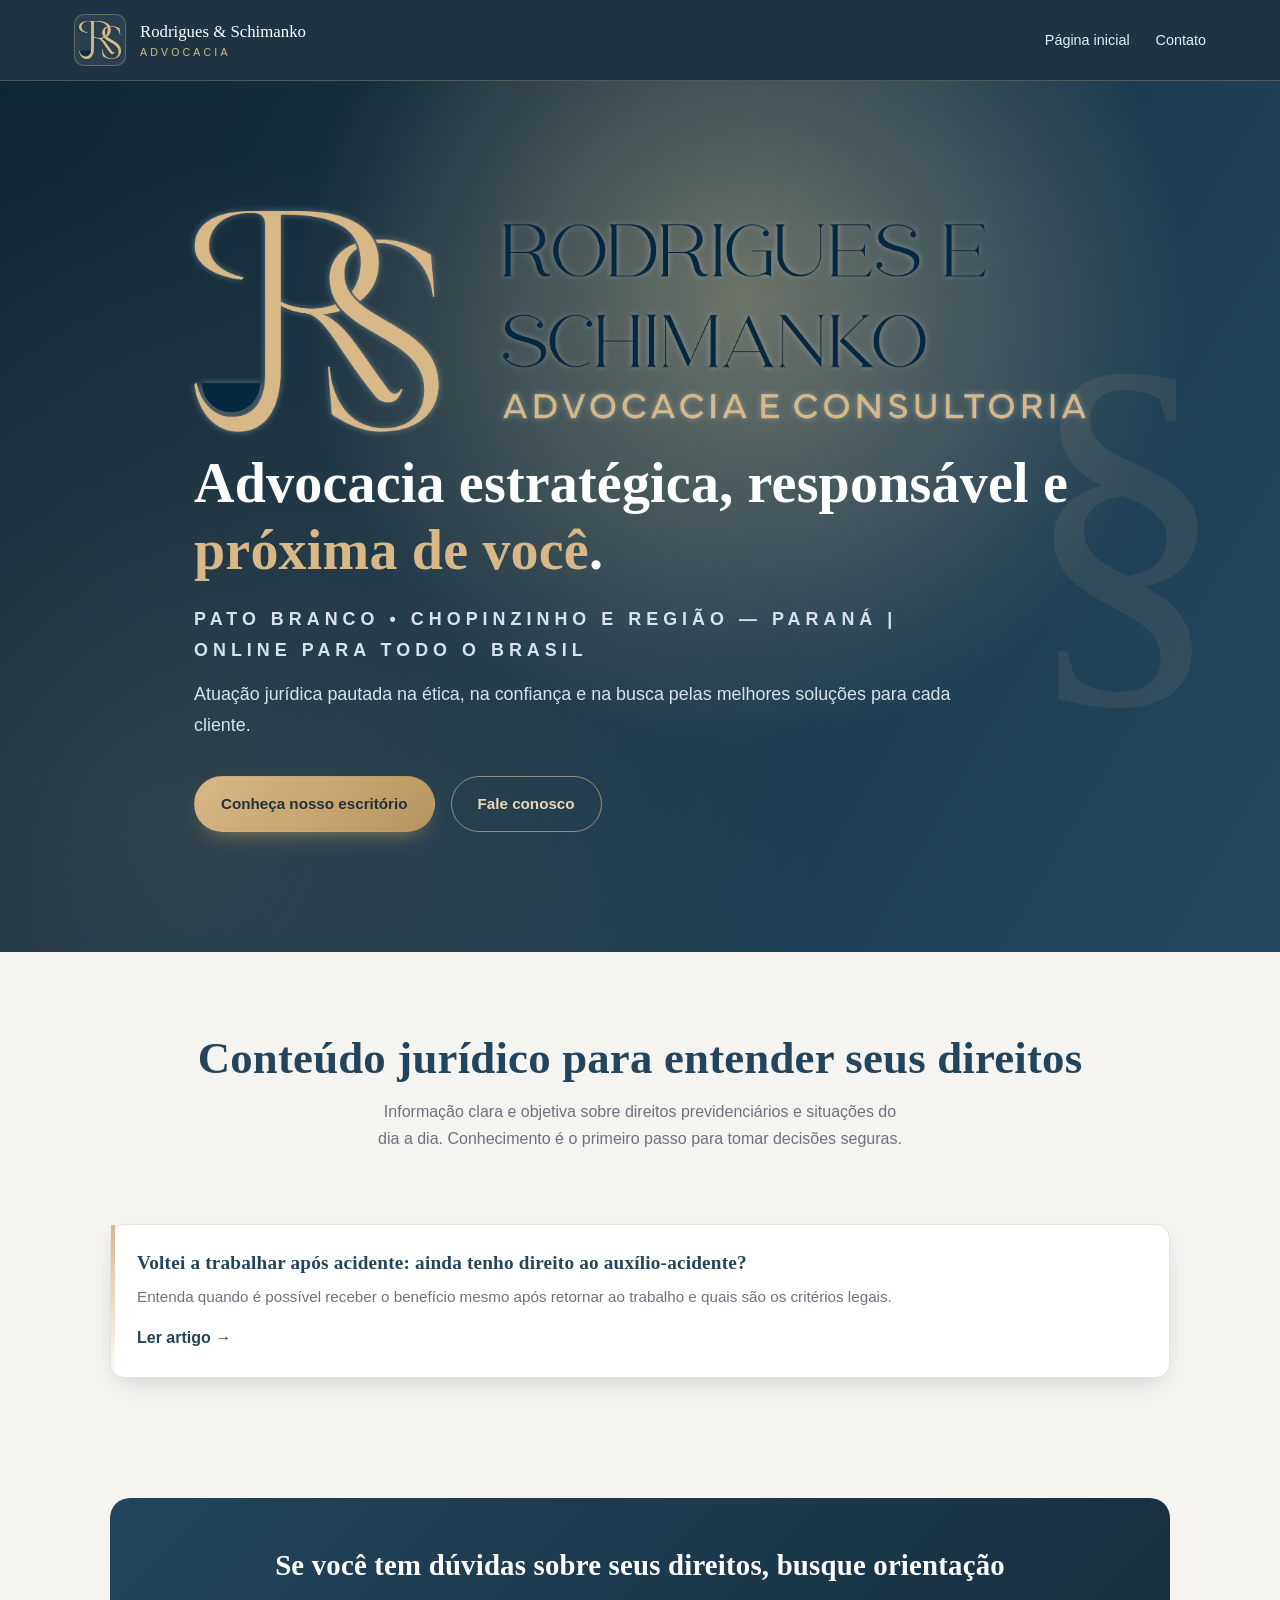
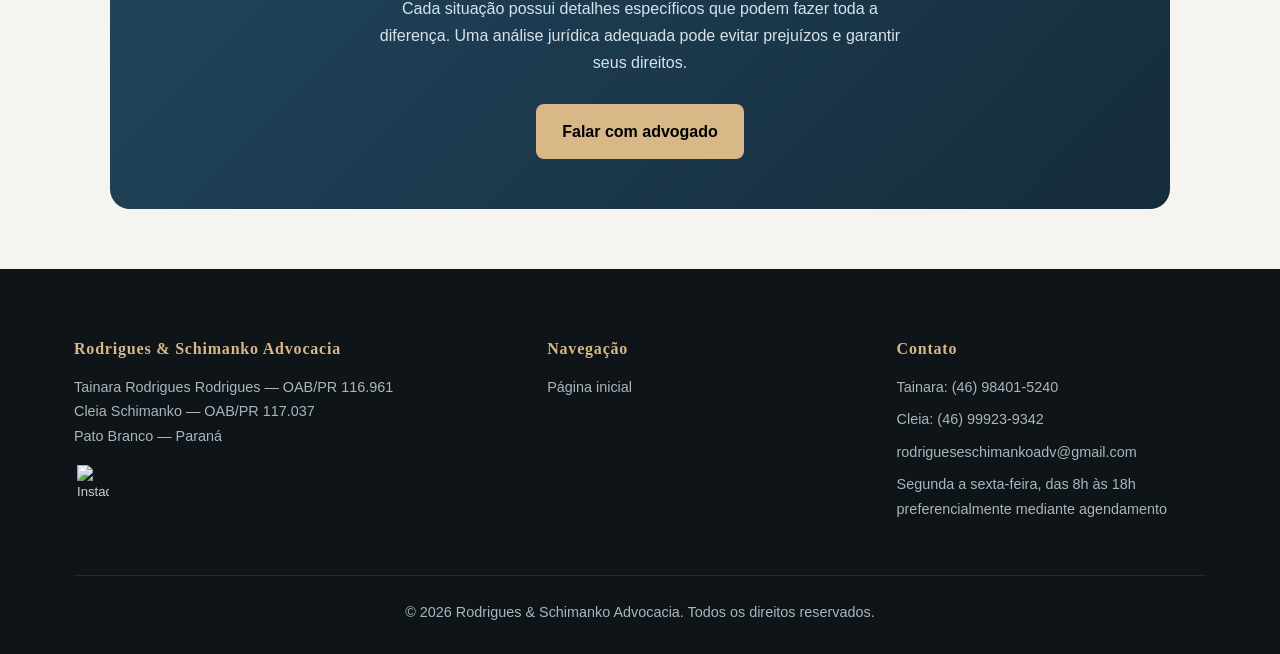
==== posts.html @ 6c7a23ba "feat: added the posts page as a content hub, added the first post about accident benefits." ====
<!DOCTYPE html>
<html lang="pt-BR">
  <head>
    <meta charset="UTF-8" />
    <meta name="viewport" content="width=device-width, initial-scale=1.0" />

    <title>Artigos Jurídicos | Rodrigues & Schimanko Advocacia</title>

    <!-- SEO -->
    <meta
      name="description"
      content="Conteúdos jurídicos sobre direito previdenciário, benefícios do INSS e direitos do trabalhador. Entenda seus direitos com clareza e segurança."
    />
    <link rel="canonical" href="https://rodrigueseschimanko.adv.br/posts.html" />

    <!-- Open Graph -->
    <meta property="og:type" content="website" />
    <meta property="og:title" content="Artigos Jurídicos | Rodrigues & Schimanko Advocacia" />
    <meta property="og:description" content="Aprenda sobre seus direitos com conteúdos jurídicos claros e objetivos." />
    <meta property="og:url" content="https://rodrigueseschimanko.adv.br/posts.html" />
    <meta property="og:image" content="https://rodrigueseschimanko.adv.br/assets/og-blog.jpg" />

    <!-- JSON-LD (IA + SEO) -->
    <script type="application/ld+json">
      {
        "@context": "https://schema.org",
        "@type": "CollectionPage",
        "name": "Artigos Jurídicos",
        "description": "Conteúdos jurídicos explicativos sobre direitos previdenciários e benefícios do INSS.",
        "url": "https://rodrigueseschimanko.adv.br/posts.html",
        "about": {
          "@type": "Thing",
          "name": "Direito Previdenciário"
        }
      }
    </script>
    <script type="application/ld+json">
      {
        "@context": "https://schema.org",
        "@type": "ItemList",
        "name": "Lista de artigos jurídicos",
        "description": "Coleção de conteúdos sobre direito previdenciário e benefícios do INSS.",
        "itemListOrder": "https://schema.org/ItemListOrderDescending",
        "numberOfItems": 1,
        "itemListElement": [
          {
            "@type": "ListItem",
            "position": 1,
            "url": "https://rodrigueseschimanko.adv.br/posts/trabalho-pos-auxilio-acidente",
            "name": "Voltei a trabalhar após acidente: ainda tenho direito ao auxílio-acidente?",
            "description": "Entenda quando é possível receber auxílio-acidente mesmo após retornar ao trabalho."
          }
        ]
      }
    </script>

    <!-- FAVICON -->
    <link rel="icon" type="image/png-icon" href="assets/logo.webp" />

    <link rel="stylesheet" href="/style/structure.css" />
    <style>
      body {
        font-family: 'Inter', sans-serif;
        background: var(--claro);
      }

      main {
        max-width: 1100px;
        margin: 0 auto;
        padding: 60px 20px;
      }

      .hero-posts {
        text-align: center;
        padding: 20px 0;
      }

      .hero-posts h1 {
        font-size: clamp(2rem, 4vw, 2.8rem);
        color: var(--azul);
      }

      .hero-posts p {
        max-width: 60ch;
        margin: 12px auto;
        color: var(--cinza);
      }

      /* GRID */
      .posts-grid {
        display: grid;
        grid-template-columns: repeat(auto-fit, minmax(320px, 1fr));
        gap: 28px;
        padding: 40px 0;
      }

      /* CARD */
      .post-card {
        background: var(--branco);
        border: 1px solid var(--cinza-claro);
        border-radius: var(--radius);
        padding: 26px;
        box-shadow: var(--sombra);
        transition: all 0.3s ease;
        position: relative;
      }

      .post-card:hover {
        transform: translateY(-6px);
        box-shadow: var(--sombra-forte);
        border-color: var(--dourado);
      }

      .post-card::before {
        content: '';
        position: absolute;
        inset: 0 auto 0 0;
        width: 4px;
        background: linear-gradient(180deg, var(--dourado), transparent);
      }

      .post-card h2 {
        color: var(--azul);
        font-size: 1.2rem;
        margin-bottom: 10px;
      }

      .post-card p {
        color: var(--cinza);
        font-size: 0.95rem;
      }

      .post-card a {
        display: inline-block;
        margin-top: 14px;
        font-weight: 600;
        color: var(--azul);
      }

      /* CTA FINAL */
      .cta-posts {
        margin-top: 80px;
        padding: 50px 30px;
        background: linear-gradient(135deg, var(--azul), var(--azul-escuro));
        border-radius: 20px;
        text-align: center;
        color: white;
      }

      .cta-posts h2 {
        font-size: 1.8rem;
      }

      .cta-posts p {
        max-width: 60ch;
        margin: 12px auto;
        color: #d7e3ea;
      }

      .cta-posts a {
        margin-top: 16px;
        display: inline-block;
        background: var(--dourado);
        color: #000;
        padding: 14px 26px;
        border-radius: 8px;
        font-weight: bold;
      }
    </style>
  </head>

  <body>
    <!-- ============ CABEÇALHO ============ -->
    <header class="header">
      <div class="header-inner">
        <a class="brand" href="/index.html">
          <img src="/assets/logo.webp" alt="Rodrigues &amp; Schimanko Advocacia" />
          <span class="brand-name">Rodrigues &amp; Schimanko<span>Advocacia</span></span>
        </a>
        <nav class="nav" aria-label="Navegação principal">
          <a href="/index.html">Página inicial</a>
          <a href="#footer">Contato</a>
        </nav>
      </div>
    </header>
    <!-- ============ HERO ============ -->
    <section class="hero" id="inicio">
      <span class="hero-glyph" aria-hidden="true">§</span>
      <div class="container hero-inner">
        <img src="/assets/front.webp" style="filter: drop-shadow(0 0 3px #fff5)" />
        <h1 class="reveal d1">Advocacia estratégica, responsável e <em>próxima de você</em>.</h1>
        <p class="eyebrow reveal">Pato Branco • Chopinzinho e região — Paraná | Online para todo o Brasil</p>
        <p class="reveal d2">Atuação jurídica pautada na ética, na confiança e na busca pelas melhores soluções para cada cliente.</p>
        <div class="hero-actions reveal d3">
          <a class="btn btn-gold" target="_blank" href="https://share.google/lxisB7lsa7VWLOY6t">Conheça nosso escritório</a>
          <a class="btn btn-ghost" href="/index.html#contato">Fale conosco</a>
        </div>
      </div>
    </section>
    <main>
      <section class="hero-posts">
        <h1>Conteúdo jurídico para entender seus direitos</h1>
        <p>
          Informação clara e objetiva sobre direitos previdenciários e situações do dia a dia. Conhecimento é o primeiro passo para tomar
          decisões seguras.
        </p>
      </section>

      <!-- POSTS -->
      <section class="posts-grid">
        <!-- POST 1 -->
        <article class="post-card">
          <h2>Voltei a trabalhar após acidente: ainda tenho direito ao auxílio-acidente?</h2>
          <p>Entenda quando é possível receber o benefício mesmo após retornar ao trabalho e quais são os critérios legais.</p>
          <a href="/posts/trabalho-pos-auxilio-acidente.html"> Ler artigo → </a>
        </article>

        <!-- FUTUROS POSTS -->
        <!-- Copiar estrutura acima -->
      </section>

      <!-- CTA FINAL -->
      <section class="cta-posts">
        <h2>Se você tem dúvidas sobre seus direitos, busque orientação</h2>
        <p>
          Cada situação possui detalhes específicos que podem fazer toda a diferença. Uma análise jurídica adequada pode evitar prejuízos e
          garantir seus direitos.
        </p>

        <a href="https://wa.me/5546984015240"> Falar com advogado </a>
      </section>
    </main>
    <!-- ============ RODAPÉ ============ -->
    <footer class="footer" id="footer">
      <div class="container">
        <div class="footer-grid">
          <div>
            <h4>Rodrigues &amp; Schimanko Advocacia</h4>
            <p>Tainara Rodrigues Rodrigues — OAB/PR 116.961</p>
            <p>Cleia Schimanko — OAB/PR 117.037</p>
            <p>Pato Branco — Paraná</p>
            <div class="social">
              <a href="https://instagram.com/rodrigueseschimankoadv" target="_blank" class="instagram-link">
                <img src="https://static.cdnlogo.com/logos/i/92/instagram.svg" alt="Instagram Profile" class="instagram-icon" />
              </a>
            </div>
          </div>
          <div>
            <h4>Navegação</h4>
            <ul>
              <li><a href="https://rodrigueseschimanko.adv.br">Página inicial</a></li>
            </ul>
          </div>
          <div>
            <h4>Contato</h4>
            <ul>
              <li><a href="https://wa.me/5546984015240">Tainara: (46) 98401-5240</a></li>
              <li><a href="https://wa.me/5546999239342">Cleia: (46) 99923-9342</a></li>
              <li><a href="mailto:rodrigueseschimankoadv@gmail.com">rodrigueseschimankoadv@gmail.com</a></li>
              <li>Segunda a sexta-feira, das 8h às 18h preferencialmente mediante agendamento</li>
            </ul>
          </div>
        </div>
        <div class="footer-bottom">
          <p>© 2026 Rodrigues &amp; Schimanko Advocacia. Todos os direitos reservados.</p>
        </div>
      </div>
    </footer>
  </body>
</html>
---- style/structure.css ----
:root {
  --azul: #22455d;
  --azul-escuro: #152c3c;
  --azul-claro: #325e7b;
  --dourado: #d8b887;
  --dourado-claro: #ecd7b3;
  --dourado-escuro: #b7955f;
  --branco: #ffffff;
  --claro: #f6f4f0;
  --cinza: #6b7280;
  --cinza-claro: #e5e2dc;
  --preto: #0e1418;
  --serif: Georgia, 'Times New Roman', serif;
  --sans: 'Segoe UI', Arial, Helvetica, sans-serif;
  --sombra: 0 10px 30px -12px rgba(34, 69, 93, 0.28);
  --sombra-forte: 0 22px 48px -18px rgba(34, 69, 93, 0.45);
  --radius: 14px;
  --max: 1180px;
}
* {
  box-sizing: border-box;
  margin: 0;
  padding: 0;
}
html {
  scroll-behavior: smooth;
  scroll-padding-top: 96px;
}
body {
  font-family: var(--sans);
  color: var(--preto);
  background: var(--branco);
  line-height: 1.7;
  -webkit-font-smoothing: antialiased;
}
img {
  max-width: 100%;
  display: block;
}
a {
  color: inherit;
  text-decoration: none;
}
.container {
  width: 100%;
  max-width: var(--max);
  margin: 0 auto;
  padding: 0 24px;
}
h1,
h2,
h3,
h4 {
  font-family: var(--serif);
  font-weight: 700;
  line-height: 1.2;
  letter-spacing: 0.2px;
}
section {
  padding: 96px 0;
}
.eyebrow {
  font-family: var(--sans);
  text-transform: uppercase;
  letter-spacing: 0.28em;
  font-size: 0.72rem;
  color: var(--dourado-escuro);
  font-weight: 700;
  margin-bottom: 14px;
}
.section-title {
  font-size: clamp(1.8rem, 3.4vw, 2.6rem);
  color: var(--azul);
}
.section-title.light {
  color: var(--branco);
}
.rule {
  width: 64px;
  height: 3px;
  background: linear-gradient(90deg, var(--dourado), transparent);
  margin: 18px 0 28px;
  border-radius: 2px;
}
.rule.center {
  margin-left: auto;
  margin-right: auto;
  background: linear-gradient(90deg, transparent, var(--dourado), transparent);
}
.center {
  text-align: center;
}
.lead {
  color: var(--cinza);
  font-size: 1.05rem;
  max-width: 70ch;
}
.center .lead {
  margin: 0 auto;
}

/* ============ BOTÕES ============ */
.btn {
  display: inline-flex;
  align-items: center;
  gap: 10px;
  padding: 14px 26px;
  border-radius: 999px;
  font-weight: 600;
  font-size: 0.95rem;
  border: 1.5px solid transparent;
  cursor: pointer;
  transition: transform 0.3s ease, box-shadow 0.3s ease, background-color 0.3s ease, color 0.3s ease, border-color 0.3s ease;
}
.btn:focus-visible {
  outline: 3px solid var(--dourado);
  outline-offset: 3px;
}
.btn-gold {
  background: linear-gradient(135deg, var(--dourado), var(--dourado-escuro));
  color: #20303c;
  box-shadow: 0 10px 24px -12px rgba(183, 149, 95, 0.9);
}
.btn-gold:hover {
  transform: translateY(-3px);
  box-shadow: 0 18px 34px -14px rgba(183, 149, 95, 1);
}
.btn-gold:active {
  transform: translateY(-1px);
}
.btn-ghost {
  border-color: rgba(216, 184, 135, 0.65);
  color: var(--dourado-claro);
}
.btn-ghost:hover {
  background: rgba(216, 184, 135, 0.14);
  transform: translateY(-3px);
  color: var(--branco);
}
.btn-blue {
  background: var(--azul);
  color: var(--branco);
}
.btn-blue:hover {
  background: var(--azul-claro);
  transform: translateY(-3px);
  box-shadow: var(--sombra);
}
.btn-outline {
  border-color: var(--azul);
  color: var(--azul);
}
.btn-outline:hover {
  background: var(--azul);
  color: var(--branco);
  transform: translateY(-3px);
}

/* ============ CABEÇALHO ============ */
.header {
  position: sticky;
  top: 0;
  z-index: 50;
  background: rgba(21, 44, 60, 0.96);
  border-bottom: 1px solid rgba(216, 184, 135, 0.28);
  backdrop-filter: blur(8px);
}
.header-inner {
  display: flex;
  align-items: center;
  justify-content: space-between;
  gap: 24px;
  padding: 14px 24px;
  max-width: var(--max);
  margin: 0 auto;
}
.brand {
  display: flex;
  align-items: center;
  gap: 14px;
  min-width: 0;
}
.brand img {
  width: 52px;
  height: 52px;
  object-fit: contain;
  border-radius: 10px;
  background: rgba(255, 255, 255, 0.06);
  padding: 4px;
  border: 1px solid rgba(216, 184, 135, 0.35);
}
.brand-name {
  font-family: var(--serif);
  color: var(--branco);
  font-size: 1.05rem;
  line-height: 1.15;
}
.brand-name span {
  display: block;
  font-family: var(--sans);
  font-size: 0.66rem;
  letter-spacing: 0.3em;
  text-transform: uppercase;
  color: var(--dourado);
  margin-top: 4px;
}
.nav {
  display: flex;
  flex-wrap: wrap;
  gap: 26px;
}
.nav a {
  position: relative;
  color: #e9eef2;
  font-size: 0.9rem;
  padding: 6px 0;
  transition: color 0.3s ease;
}
.nav a::after {
  content: '';
  position: absolute;
  left: 0;
  bottom: 0;
  height: 2px;
  width: 0;
  background: var(--dourado);
  transition: width 0.35s ease;
}
.nav a:hover,
.nav a:focus-visible {
  color: var(--dourado-claro);
}
.nav a:hover::after,
.nav a:focus-visible::after {
  width: 100%;
}

/* ============ HERO ============ */
.hero {
  position: relative;
  overflow: hidden;
  padding: 130px 0 120px;
  background: linear-gradient(120deg, #0f2634, #22455d 45%, #2d5a78 100%);
  background-size: 200% 200%;
  animation: gradiente 18s ease infinite;
}
@keyframes gradiente {
  0%,
  100% {
    background-position: 0% 50%;
  }
  50% {
    background-position: 100% 50%;
  }
}
.hero::before {
  content: '';
  position: absolute;
  inset: 0;
  background: radial-gradient(circle at 58% 25%, rgba(226, 200, 148, 0.42), transparent 45%),
    radial-gradient(circle at 12% 85%, rgba(216, 184, 135, 0.12), transparent 50%);
}
.hero-glyph {
  position: absolute;
  right: 4%;
  top: 50%;
  transform: translateY(-50%);
  font-size: 26rem;
  line-height: 1;
  color: rgba(216, 184, 135, 0.09);
  font-family: var(--serif);
  user-select: none;
  pointer-events: none;
}
.hero-inner {
  position: relative;
  max-width: 940px;
}
.hero h1 {
  color: var(--branco);
  font-size: clamp(2.1rem, 5vw, 3.5rem);
  margin: 18px 0 20px;
}
.hero h1 em {
  font-style: normal;
  color: var(--dourado);
}
.hero p {
  color: #d7e3ea;
  font-size: 1.12rem;
  max-width: 80ch;
}
.hero-actions {
  display: flex;
  flex-wrap: wrap;
  gap: 16px;
  margin-top: 36px;
}
.hero-badges {
  display: flex;
  flex-wrap: wrap;
  gap: 28px;
  margin-top: 52px;
  padding-top: 26px;
  border-top: 1px solid rgba(216, 184, 135, 0.25);
}
.hero-badges div {
  color: #cfdde5;
  font-size: 0.85rem;
  letter-spacing: 0.06em;
}
.hero-badges strong {
  display: block;
  font-family: var(--serif);
  color: var(--dourado);
  font-size: 1.25rem;
}

/* ============ ANIMAÇÕES DE ENTRADA ============ */
.reveal {
  animation: surgir 0.9s cubic-bezier(0.22, 0.7, 0.3, 1) both;
}
@keyframes surgir {
  from {
    opacity: 0;
    transform: translateY(26px);
  }
  to {
    opacity: 1;
    transform: none;
  }
}
.d1 {
  animation-delay: 0.1s;
}
.d2 {
  animation-delay: 0.22s;
}
.d3 {
  animation-delay: 0.34s;
}
.d4 {
  animation-delay: 0.46s;
}

/*FOOTER*/
.footer {
  background: var(--preto);
  color: #c8d2d8;
  padding: 70px 0 30px;
}
.footer-grid {
  display: grid;
  grid-template-columns: 1.4fr 1fr 1fr;
  gap: 40px;
}
.footer h4 {
  color: var(--dourado);
  font-size: 1rem;
  margin-bottom: 16px;
  letter-spacing: 0.05em;
}
.footer p,
.footer li {
  font-size: 0.9rem;
  color: #a9b6bd;
}
.footer ul {
  list-style: none;
}
.footer li {
  margin-bottom: 8px;
}
.footer a {
  transition: color 0.3s ease, padding-left 0.3s ease;
}
.footer a:hover {
  color: var(--dourado-claro);
  padding-left: 4px;
}
.social {
  display: flex;
  gap: 10px;
  margin-top: 14px;
}
.social a {
  width: 38px;
  height: 38px;
  display: grid;
  place-items: center;
  font-size: 0.82rem;
  transition: transform 0.3s ease;
}
.social a:hover {
  transform: translateY(-3px);
  padding-left: 0;
}
.footer-bottom {
  margin-top: 46px;
  padding-top: 24px;
  border-top: 1px solid rgba(255, 255, 255, 0.09);
  font-size: 0.82rem;
  color: #8b979e;
  text-align: center;
}
.footer-bottom p + p {
  margin-top: 8px;
}
.instagram-icon {
  width: 32px; /* Adjust sizes as needed */
  height: 32px;
  display: inline-block;
  vertical-align: middle;
  transition: transform 0.2s ease;
}

/* Optional hover state to match brand standards */
.instagram-icon:hover {
  transform: scale(1.05);
}

/* RESPONSIVENESS */
@media (max-width: 980px) {
  .sobre-grid,
  .contato-grid,
  .esc-grid,
  .adv-grid {
    grid-template-columns: 1fr;
  }
  .footer-grid {
    grid-template-columns: 1fr 1fr;
  }
  .hero-glyph {
    display: none;
  }
}
@media (max-width: 680px) {
  section {
    padding: 68px 0;
  }
  .container {
    padding: 0 18px;
  }
  .header-inner {
    flex-direction: column;
    align-items: flex-start;
    gap: 12px;
    padding: 14px 18px;
  }
  .nav {
    gap: 14px 18px;
  }
  .nav a {
    font-size: 0.84rem;
  }
  .hero {
    padding: 88px 0 76px;
  }
  .hero p {
    font-size: 1rem;
  }
  .hero-actions {
    flex-direction: column;
    align-items: stretch;
  }
  .btn {
    justify-content: center;
    width: 100%;
  }
  .hero-badges {
    gap: 18px;
  }
  .linha {
    grid-template-columns: 1fr;
  }
  .form,
  .sobre-card,
  .esc-card {
    padding: 24px;
  }
  .footer-grid {
    grid-template-columns: 1fr;
  }
  .cta-box {
    padding: 44px 22px;
  }
}

/* ============ ACESSIBILIDADE / MOVIMENTO REDUZIDO ============ */
@media (prefers-reduced-motion: reduce) {
  *,
  *::before,
  *::after {
    animation: none !important;
    transition: none !important;
    scroll-behavior: auto !important;
  }
}
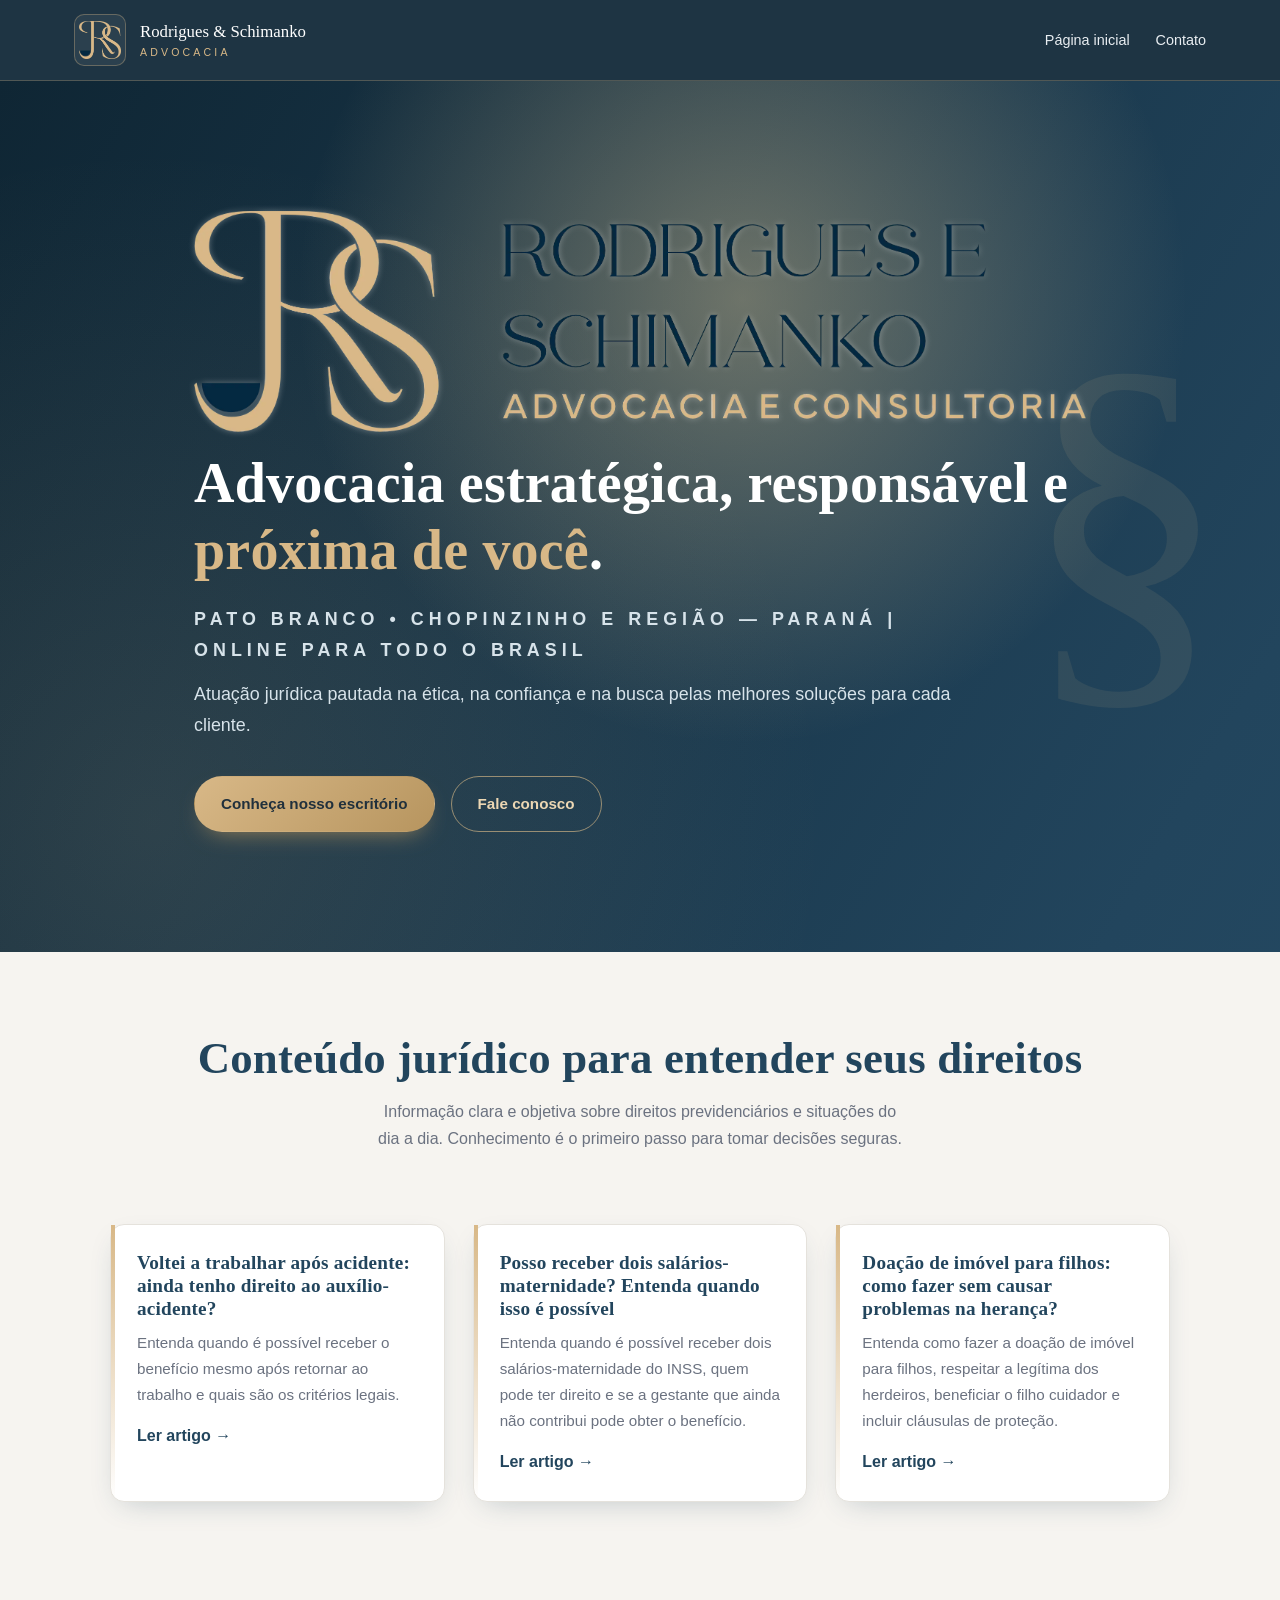
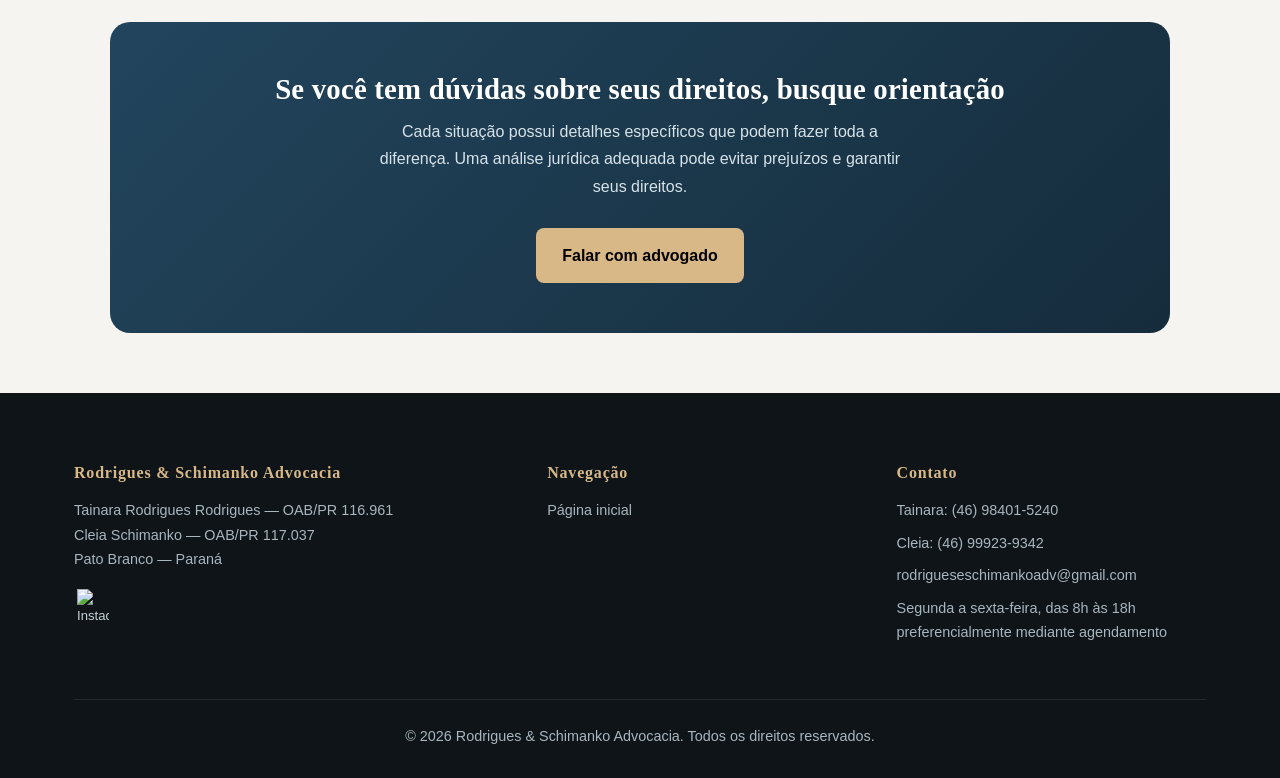
==== commit 80560f24: "feat: added two new posts, one about maternity salaries, and another about donating properties to yo" ====
--- a/posts.html
+++ b/posts.html
@@ -41,7 +41,7 @@
         "name": "Lista de artigos jurídicos",
         "description": "Coleção de conteúdos sobre direito previdenciário e benefícios do INSS.",
         "itemListOrder": "https://schema.org/ItemListOrderDescending",
-        "numberOfItems": 1,
+        "numberOfItems": 3,
         "itemListElement": [
           {
             "@type": "ListItem",
@@ -49,6 +49,20 @@
             "url": "https://rodrigueseschimanko.adv.br/posts/trabalho-pos-auxilio-acidente",
             "name": "Voltei a trabalhar após acidente: ainda tenho direito ao auxílio-acidente?",
             "description": "Entenda quando é possível receber auxílio-acidente mesmo após retornar ao trabalho."
+          },
+          {
+            "@type": "ListItem",
+            "position": 2,
+            "url": "https://rodrigueseschimanko.adv.br/posts/receber-dois-salarios-maternidade",
+            "name": "Posso receber dois salários-maternidade? Entenda quando isso é possível",
+            "description": "Entenda quando é possível receber dois salários-maternidade do INSS, quem pode ter direito e se a gestante que ainda não contribui pode obter o benefício."
+          },
+          {
+            "@type": "ListItem",
+            "position": 3,
+            "url": "https://rodrigueseschimanko.adv.br/posts/doacao-de-imoveis-para-filhos",
+            "name": "Doação de imóvel para filhos: como fazer sem causar problemas na herança?",
+            "description": "Entenda como fazer a doação de imóvel para filhos, respeitar a legítima dos herdeiros, beneficiar o filho cuidador e incluir cláusulas de proteção."
           }
         ]
       }
@@ -213,6 +227,24 @@
           <h2>Voltei a trabalhar após acidente: ainda tenho direito ao auxílio-acidente?</h2>
           <p>Entenda quando é possível receber o benefício mesmo após retornar ao trabalho e quais são os critérios legais.</p>
           <a href="/posts/trabalho-pos-auxilio-acidente.html"> Ler artigo → </a>
+        </article>
+
+        <article class="post-card">
+          <h2>Posso receber dois salários-maternidade? Entenda quando isso é possível</h2>
+          <p>
+            Entenda quando é possível receber dois salários-maternidade do INSS, quem pode ter direito e se a gestante que ainda não
+            contribui pode obter o benefício.
+          </p>
+          <a href="/posts/trabalho-pos-auxilio-acidente.html"> Ler artigo → </a>
+        </article>
+
+        <article class="post-card">
+          <h2>Doação de imóvel para filhos: como fazer sem causar problemas na herança?</h2>
+          <p>
+            Entenda como fazer a doação de imóvel para filhos, respeitar a legítima dos herdeiros, beneficiar o filho cuidador e incluir
+            cláusulas de proteção.
+          </p>
+          <a href="/posts/doacao-de-imoveis-para-filhos.html"> Ler artigo → </a>
         </article>
 
         <!-- FUTUROS POSTS -->
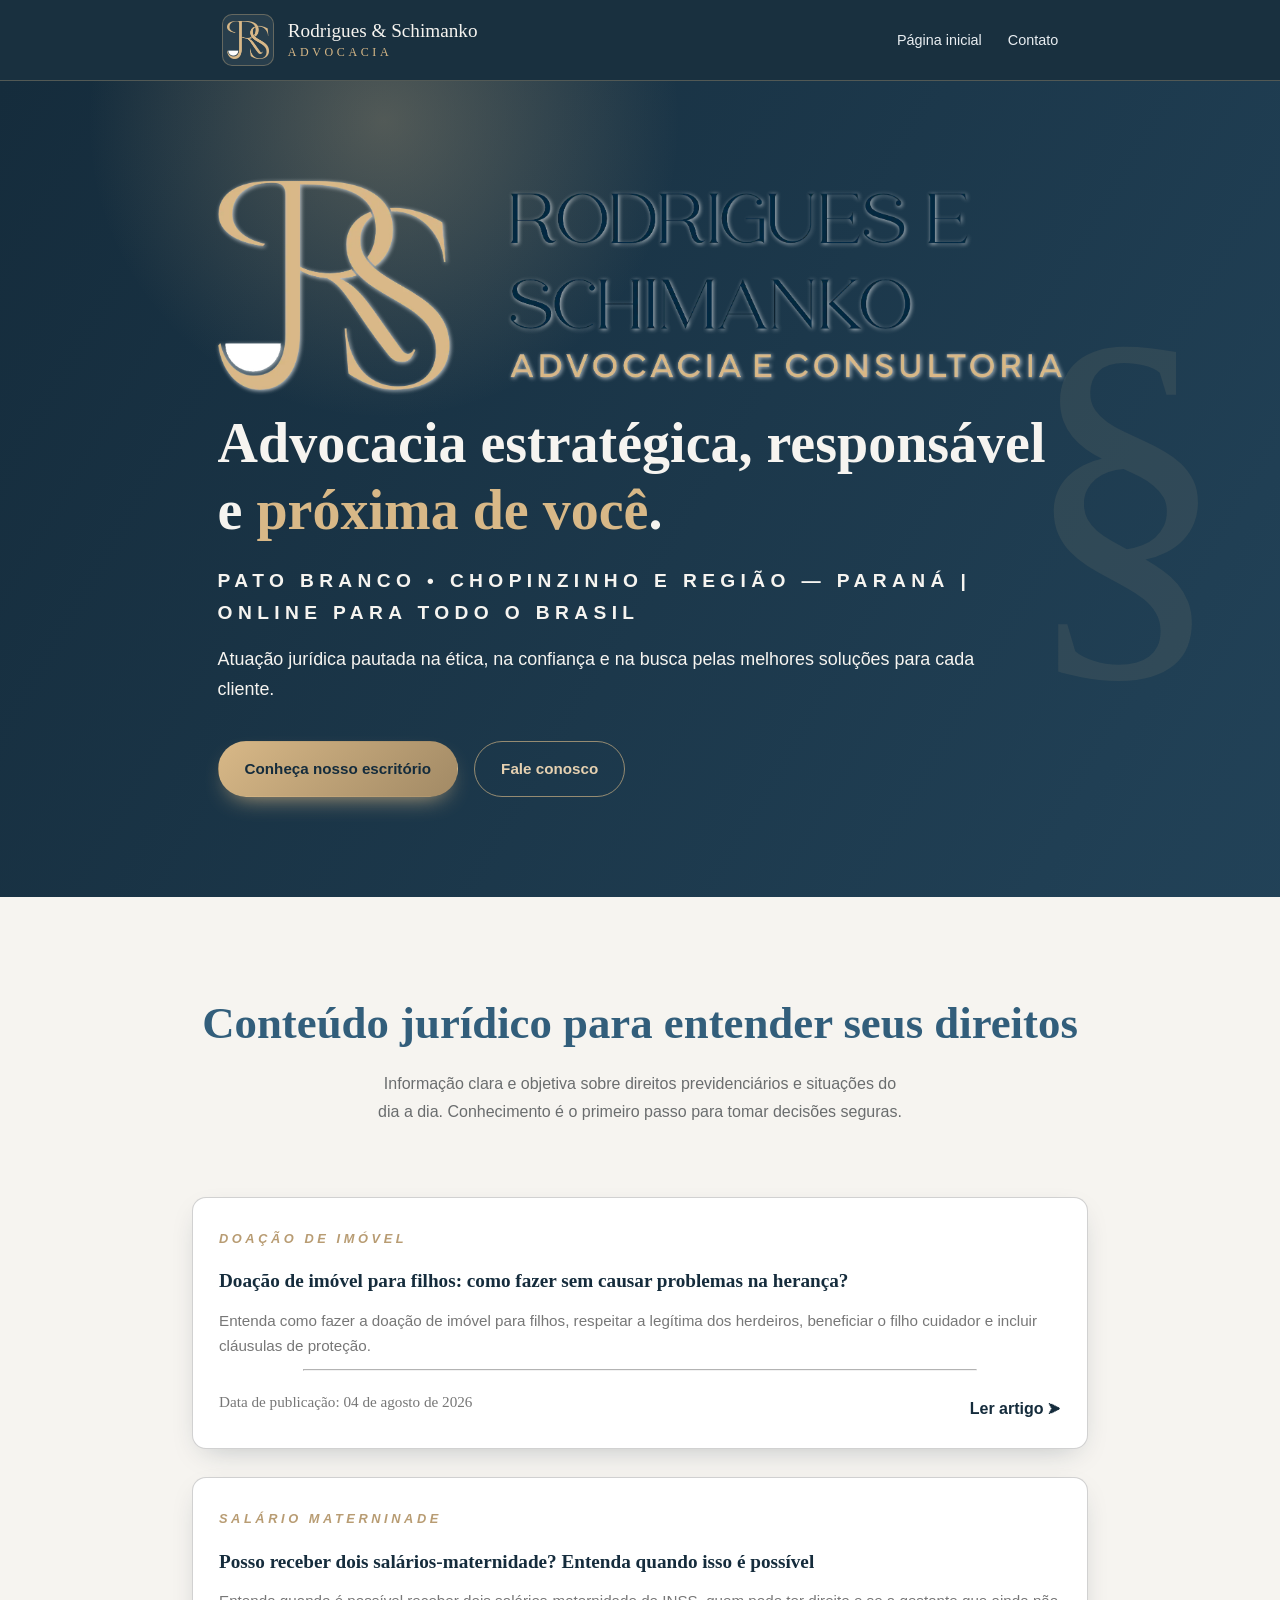
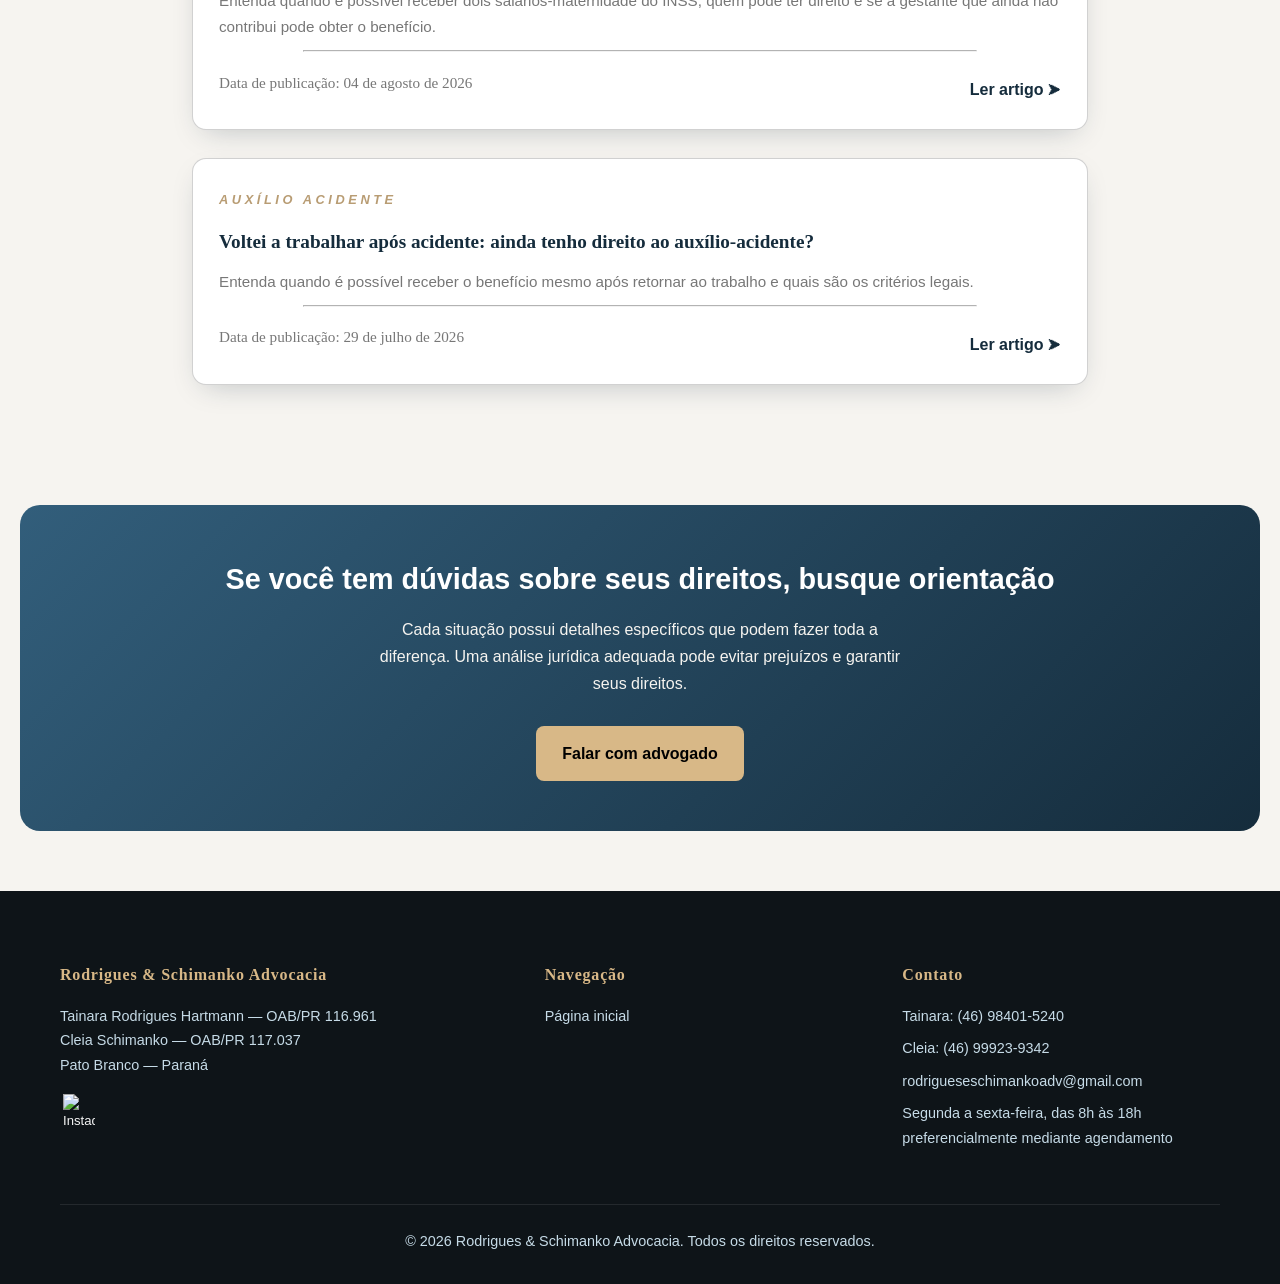
==== commit dbf20081: "refactor: refactored the styling of all pages for easier reproduction; style: changed the styling of" ====
--- a/posts.html
+++ b/posts.html
@@ -71,148 +71,36 @@
     <!-- FAVICON -->
     <link rel="icon" type="image/png-icon" href="assets/logo.webp" />
 
-    <link rel="stylesheet" href="/style/structure.css" />
-    <style>
-      body {
-        font-family: 'Inter', sans-serif;
-        background: var(--claro);
-      }
-
-      main {
-        max-width: 1100px;
-        margin: 0 auto;
-        padding: 60px 20px;
-      }
-
-      .hero-posts {
-        text-align: center;
-        padding: 20px 0;
-      }
-
-      .hero-posts h1 {
-        font-size: clamp(2rem, 4vw, 2.8rem);
-        color: var(--azul);
-      }
-
-      .hero-posts p {
-        max-width: 60ch;
-        margin: 12px auto;
-        color: var(--cinza);
-      }
-
-      /* GRID */
-      .posts-grid {
-        display: grid;
-        grid-template-columns: repeat(auto-fit, minmax(320px, 1fr));
-        gap: 28px;
-        padding: 40px 0;
-      }
-
-      /* CARD */
-      .post-card {
-        background: var(--branco);
-        border: 1px solid var(--cinza-claro);
-        border-radius: var(--radius);
-        padding: 26px;
-        box-shadow: var(--sombra);
-        transition: all 0.3s ease;
-        position: relative;
-      }
-
-      .post-card:hover {
-        transform: translateY(-6px);
-        box-shadow: var(--sombra-forte);
-        border-color: var(--dourado);
-      }
-
-      .post-card::before {
-        content: '';
-        position: absolute;
-        inset: 0 auto 0 0;
-        width: 4px;
-        background: linear-gradient(180deg, var(--dourado), transparent);
-      }
-
-      .post-card h2 {
-        color: var(--azul);
-        font-size: 1.2rem;
-        margin-bottom: 10px;
-      }
-
-      .post-card p {
-        color: var(--cinza);
-        font-size: 0.95rem;
-      }
-
-      .post-card a {
-        display: inline-block;
-        margin-top: 14px;
-        font-weight: 600;
-        color: var(--azul);
-      }
-
-      /* CTA FINAL */
-      .cta-posts {
-        margin-top: 80px;
-        padding: 50px 30px;
-        background: linear-gradient(135deg, var(--azul), var(--azul-escuro));
-        border-radius: 20px;
-        text-align: center;
-        color: white;
-      }
-
-      .cta-posts h2 {
-        font-size: 1.8rem;
-      }
-
-      .cta-posts p {
-        max-width: 60ch;
-        margin: 12px auto;
-        color: #d7e3ea;
-      }
-
-      .cta-posts a {
-        margin-top: 16px;
-        display: inline-block;
-        background: var(--dourado);
-        color: #000;
-        padding: 14px 26px;
-        border-radius: 8px;
-        font-weight: bold;
-      }
-    </style>
+    <link rel="stylesheet" href="/style/general.css" />
+    <link rel="stylesheet" href="/style/posts.css" />
   </head>
 
   <body>
     <!-- ============ CABEÇALHO ============ -->
     <header class="header">
-      <div class="header-inner">
-        <a class="brand" href="/index.html">
-          <img src="/assets/logo.webp" alt="Rodrigues &amp; Schimanko Advocacia" />
-          <span class="brand-name">Rodrigues &amp; Schimanko<span>Advocacia</span></span>
-        </a>
-        <nav class="nav" aria-label="Navegação principal">
-          <a href="/index.html">Página inicial</a>
-          <a href="#footer">Contato</a>
-        </nav>
-      </div>
+      <a class="brand" href="/index.html">
+        <img src="/assets/logo.webp" alt="Rodrigues &amp; Schimanko Advocacia" />
+        <span class="brand-name">Rodrigues &amp; Schimanko<span>Advocacia</span></span>
+      </a>
+      <nav class="nav" aria-label="Navegação principal">
+        <a href="/index.html">Página inicial</a>
+        <a href="#footer">Contato</a>
+      </nav>
     </header>
     <!-- ============ HERO ============ -->
     <section class="hero" id="inicio">
       <span class="hero-glyph" aria-hidden="true">§</span>
-      <div class="container hero-inner">
-        <img src="/assets/front.webp" style="filter: drop-shadow(0 0 3px #fff5)" />
-        <h1 class="reveal d1">Advocacia estratégica, responsável e <em>próxima de você</em>.</h1>
-        <p class="eyebrow reveal">Pato Branco • Chopinzinho e região — Paraná | Online para todo o Brasil</p>
-        <p class="reveal d2">Atuação jurídica pautada na ética, na confiança e na busca pelas melhores soluções para cada cliente.</p>
-        <div class="hero-actions reveal d3">
-          <a class="btn btn-gold" target="_blank" href="https://share.google/lxisB7lsa7VWLOY6t">Conheça nosso escritório</a>
-          <a class="btn btn-ghost" href="/index.html#contato">Fale conosco</a>
-        </div>
+      <img src="/assets/front.webp" />
+      <h1 class="reveal d1">Advocacia estratégica, responsável e <em>próxima de você</em>.</h1>
+      <p class="eyebrow reveal">Pato Branco • Chopinzinho e região — Paraná | Online para todo o Brasil</p>
+      <p class="reveal d2">Atuação jurídica pautada na ética, na confiança e na busca pelas melhores soluções para cada cliente.</p>
+      <div class="hero-actions reveal d3">
+        <a class="btn filled" target="_blank" href="https://share.google/lxisB7lsa7VWLOY6t">Conheça nosso escritório</a>
+        <a class="btn hollow" href="/index.html#contato">Fale conosco</a>
       </div>
     </section>
     <main>
-      <section class="hero-posts">
+      <section class="introduction">
         <h1>Conteúdo jurídico para entender seus direitos</h1>
         <p>
           Informação clara e objetiva sobre direitos previdenciários e situações do dia a dia. Conhecimento é o primeiro passo para tomar
@@ -221,30 +109,55 @@
       </section>
 
       <!-- POSTS -->
-      <section class="posts-grid">
+      <section class="post-list">
         <!-- POST 1 -->
         <article class="post-card">
-          <h2>Voltei a trabalhar após acidente: ainda tenho direito ao auxílio-acidente?</h2>
+          <em class="eyebrow">auxílio acidente</em>
+          <h2 href="/posts/trabalho-pos-auxilio-acidente.html">
+            <a> Voltei a trabalhar após acidente: ainda tenho direito ao auxílio-acidente? </a>
+          </h2>
           <p>Entenda quando é possível receber o benefício mesmo após retornar ao trabalho e quais são os critérios legais.</p>
-          <a href="/posts/trabalho-pos-auxilio-acidente.html"> Ler artigo → </a>
+          <hr style="color: var(--primary); margin: 10px auto; opacity: 0.75; width: 80%" />
+          <div style="display: flex; align-items: center; justify-content: space-between">
+            <p style="font-family: var(--font1)">Data de publicação: 29 de julho de 2026</p>
+            <a class="read-link" href="/posts/trabalho-pos-auxilio-acidente.html"> Ler artigo <span> ⮞ </span> </a>
+          </div>
         </article>
 
         <article class="post-card">
-          <h2>Posso receber dois salários-maternidade? Entenda quando isso é possível</h2>
+          <em class="eyebrow">salário materninade</em>
+          <h2>
+            <a href="/posts/receber-dois-salarios-maternidade.html">
+              Posso receber dois salários-maternidade? Entenda quando isso é possível
+            </a>
+          </h2>
           <p>
             Entenda quando é possível receber dois salários-maternidade do INSS, quem pode ter direito e se a gestante que ainda não
             contribui pode obter o benefício.
           </p>
-          <a href="/posts/trabalho-pos-auxilio-acidente.html"> Ler artigo → </a>
+          <hr style="color: var(--primary); margin: 10px auto; opacity: 0.75; width: 80%" />
+          <div style="display: flex; align-items: center; justify-content: space-between">
+            <p style="font-family: var(--font1)">Data de publicação: 04 de agosto de 2026</p>
+            <a class="read-link" href="/posts/receber-dois-salarios-maternidade.html"> Ler artigo <span> ⮞ </span> </a>
+          </div>
         </article>
 
         <article class="post-card">
-          <h2>Doação de imóvel para filhos: como fazer sem causar problemas na herança?</h2>
+          <em class="eyebrow">doação de imóvel</em>
+          <h2>
+            <a href="/posts/doacao-de-imoveis-para-filhos.html">
+              Doação de imóvel para filhos: como fazer sem causar problemas na herança?
+            </a>
+          </h2>
           <p>
             Entenda como fazer a doação de imóvel para filhos, respeitar a legítima dos herdeiros, beneficiar o filho cuidador e incluir
             cláusulas de proteção.
           </p>
-          <a href="/posts/doacao-de-imoveis-para-filhos.html"> Ler artigo → </a>
+          <hr style="color: var(--primary); margin: 10px auto; opacity: 0.75; width: 80%" />
+          <div style="display: flex; align-items: center; justify-content: space-between">
+            <p style="font-family: var(--font1)">Data de publicação: 04 de agosto de 2026</p>
+            <a class="read-link" href="/posts/doacao-de-imoveis-para-filhos.html"> Ler artigo <span> ⮞ </span> </a>
+          </div>
         </article>
 
         <!-- FUTUROS POSTS -->
@@ -259,43 +172,41 @@
           garantir seus direitos.
         </p>
 
-        <a href="https://wa.me/5546984015240"> Falar com advogado </a>
+        <a href="https://wa.me/5546984015240" target="_blank"> Falar com advogado </a>
       </section>
     </main>
     <!-- ============ RODAPÉ ============ -->
     <footer class="footer" id="footer">
-      <div class="container">
-        <div class="footer-grid">
-          <div>
-            <h4>Rodrigues &amp; Schimanko Advocacia</h4>
-            <p>Tainara Rodrigues Rodrigues — OAB/PR 116.961</p>
-            <p>Cleia Schimanko — OAB/PR 117.037</p>
-            <p>Pato Branco — Paraná</p>
-            <div class="social">
-              <a href="https://instagram.com/rodrigueseschimankoadv" target="_blank" class="instagram-link">
-                <img src="https://static.cdnlogo.com/logos/i/92/instagram.svg" alt="Instagram Profile" class="instagram-icon" />
-              </a>
-            </div>
-          </div>
-          <div>
-            <h4>Navegação</h4>
-            <ul>
-              <li><a href="https://rodrigueseschimanko.adv.br">Página inicial</a></li>
-            </ul>
-          </div>
-          <div>
-            <h4>Contato</h4>
-            <ul>
-              <li><a href="https://wa.me/5546984015240">Tainara: (46) 98401-5240</a></li>
-              <li><a href="https://wa.me/5546999239342">Cleia: (46) 99923-9342</a></li>
-              <li><a href="mailto:rodrigueseschimankoadv@gmail.com">rodrigueseschimankoadv@gmail.com</a></li>
-              <li>Segunda a sexta-feira, das 8h às 18h preferencialmente mediante agendamento</li>
-            </ul>
+      <div class="footer-grid">
+        <div>
+          <h4>Rodrigues &amp; Schimanko Advocacia</h4>
+          <p>Tainara Rodrigues Hartmann — OAB/PR 116.961</p>
+          <p>Cleia Schimanko — OAB/PR 117.037</p>
+          <p>Pato Branco — Paraná</p>
+          <div class="social">
+            <a href="https://instagram.com/rodrigueseschimankoadv" target="_blank" class="instagram-link">
+              <img src="https://static.cdnlogo.com/logos/i/92/instagram.svg" alt="Instagram Profile" class="instagram-icon" />
+            </a>
           </div>
         </div>
-        <div class="footer-bottom">
-          <p>© 2026 Rodrigues &amp; Schimanko Advocacia. Todos os direitos reservados.</p>
+        <div>
+          <h4>Navegação</h4>
+          <ul>
+            <li><a href="https://rodrigueseschimanko.adv.br">Página inicial</a></li>
+          </ul>
         </div>
+        <div>
+          <h4>Contato</h4>
+          <ul>
+            <li><a href="https://wa.me/5546984015240">Tainara: (46) 98401-5240</a></li>
+            <li><a href="https://wa.me/5546999239342">Cleia: (46) 99923-9342</a></li>
+            <li><a href="mailto:rodrigueseschimankoadv@gmail.com">rodrigueseschimankoadv@gmail.com</a></li>
+            <li>Segunda a sexta-feira, das 8h às 18h preferencialmente mediante agendamento</li>
+          </ul>
+        </div>
+      </div>
+      <div class="footer-bottom">
+        <p>© 2026 Rodrigues &amp; Schimanko Advocacia. Todos os direitos reservados.</p>
       </div>
     </footer>
   </body>
--- a/style/general.css
+++ b/style/general.css
@@ -0,0 +1,314 @@
+:root {
+  --font1: Georgia, 'Times New Roman', serif;
+  --font2: 'Segoe UI', Arial, Helvetica, sans-serif;
+  --dark-font-color: #0e1418;
+  --light-font-color: #f6f4f0;
+  --faint-dark-font-color: #6b7280;
+  --faint-light-font-color: #e5e2dc;
+  --primary: #152c3c;
+  --primary-variant: #325e7b;
+  --secondary: #d8b887;
+  --primary-mix: #fff;
+  --secondary-mix: #000;
+  --radius: 14px;
+  --light-shadow: 0 10px 30px -12px color-mix(in srgb, var(--primary) 28%, transparent);
+  --deep-shadow: 0 22px 48px -18px color-mix(in srgb, var(--primary) 45%, transparent);
+}
+* {
+  box-sizing: border-box;
+  margin: 0;
+  padding: 0;
+}
+html {
+  scroll-behavior: smooth;
+  scroll-padding-top: 96px;
+  font-size: 16px;
+}
+a {
+  color: inherit;
+  text-decoration: none;
+}
+/*<============================== HEADER ==============================>*/
+body > header:first-child {
+  position: sticky;
+  top: 0;
+  z-index: 50;
+  background: color-mix(in srgb, var(--primary) 98%, transparent);
+  border-bottom: 1px solid color-mix(in srgb, var(--secondary) 30%, transparent);
+  backdrop-filter: blur(8px);
+  display: flex;
+  align-items: center;
+  justify-content: space-around;
+  gap: 24px;
+  padding: 14px 24px;
+  max-width: 100vw;
+  color: var(--light-font-color);
+}
+.brand {
+  display: flex;
+  align-items: center;
+  gap: 14px;
+  min-width: 0;
+  font-family: var(--font1);
+}
+.brand img {
+  width: 52px;
+  height: 52px;
+  object-fit: contain;
+  border-radius: 10px;
+  background: #fff1;
+  padding: 4px;
+  border: 1px solid color-mix(in srgb, var(--secondary) 35%, transparent);
+}
+.brand-name {
+  font-size: 1.2rem;
+  line-height: 1.15;
+}
+.brand-name span {
+  display: block;
+  font-size: 0.75rem;
+  letter-spacing: 0.3em;
+  text-transform: uppercase;
+  color: var(--secondary);
+  margin-top: 4px;
+  font-weight: 500;
+}
+header > nav {
+  display: flex;
+  flex-wrap: wrap;
+  gap: 26px;
+}
+header > nav a {
+  position: relative;
+  color: #e9eef2;
+  font-size: 0.9rem;
+  padding: 6px 0;
+  transition: color 0.3s ease;
+}
+header > nav a::after {
+  content: '';
+  position: absolute;
+  left: 0;
+  bottom: 0;
+  height: 2px;
+  width: 0;
+  background: color-mix(in srgb, var(--secondary) 80%, transparent);
+  transition: width 0.35s ease;
+}
+:is(header > nav > a):hover,
+:focus-visible {
+  color: var(--secondary);
+}
+:is(header > nav > a):hover::after,
+:focus-visible::after {
+  width: 100%;
+}
+body {
+  background: var(--light-font-color);
+  line-height: 1.7;
+  -webkit-font-smoothing: antialiased;
+}
+
+/*<========================= ENTRY ANIMATIONS =========================>*/
+.reveal {
+  animation: surgir 0.9s cubic-bezier(0.22, 0.7, 0.3, 1) both;
+}
+@keyframes surgir {
+  from {
+    opacity: 0;
+    transform: translateY(26px);
+  }
+  to {
+    opacity: 1;
+    transform: none;
+  }
+}
+.d1 {
+  animation-delay: 0.1s;
+}
+.d2 {
+  animation-delay: 0.22s;
+}
+.d3 {
+  animation-delay: 0.34s;
+}
+.d4 {
+  animation-delay: 0.46s;
+}
+
+/*<============================= BUTTONS =============================>*/
+.btn {
+  display: inline-flex;
+  align-items: center;
+  gap: 10px;
+  padding: 14px 26px;
+  border-radius: 999px;
+  font-weight: 600;
+  font-size: 0.95rem;
+  border: 1.5px solid transparent;
+  cursor: pointer;
+  transition: transform 0.3s ease, box-shadow 0.3s ease, background-color 0.3s ease, color 0.3s ease, border-color 0.3s ease;
+  background: var(--primary);
+  color: var(--light-font-color);
+}
+.btn:focus-visible {
+  outline: 3px solid var(--secondary);
+  outline-offset: 3px;
+}
+.btn:hover {
+  background: var(--primary-variant);
+  transform: translateY(-3px);
+  box-shadow: 0 10px 30px -12px color-mix(in srgb, var(--primary) 28%, transparent);
+}
+.btn.filled {
+  background: linear-gradient(135deg, var(--secondary), color-mix(in srgb, var(--secondary) 75%, var(--secondary-mix)));
+  color: var(--primary);
+  box-shadow: 0 10px 24px -12px var(--secondary);
+}
+.btn.filled:hover {
+  transform: translateY(-3px);
+  box-shadow: 0 18px 34px -14px var(--secondary);
+}
+.btn.filled:active {
+  transform: translateY(-1px);
+}
+.btn.hollow {
+  border-color: color-mix(in srgb, var(--secondary) 65%, transparent);
+  color: color-mix(in srgb, var(--secondary) 65%, var(--primary-mix));
+  background-color: transparent;
+}
+.btn.hollow:hover {
+  background: color-mix(in srgb, var(--primary-mix) 5%, transparent);
+  transform: translateY(-3px);
+  color: var(--light-font-color);
+}
+.btn.outline {
+  border-color: var(--primary);
+  color: var(--primary);
+  background: var(--primary-mix);
+}
+.btn.outline:hover {
+  background: var(--primary);
+  color: var(--light-font-color);
+  transform: translateY(-3px);
+}
+
+/* ============ RODAPÉ ============ */
+.footer {
+  background: #0e1418;
+  color: whitesmoke;
+  padding: 70px 60px 30px;
+}
+.footer-grid {
+  display: grid;
+  grid-template-columns: 1.4fr 1fr 1fr;
+  gap: 40px;
+}
+.footer h4 {
+  color: var(--secondary);
+  font-size: 1rem;
+  margin-bottom: 16px;
+  letter-spacing: 0.05em;
+  font-family: var(--font1);
+}
+.footer p,
+.footer li {
+  font-size: 0.9rem;
+  color: #c6dbe7;
+}
+.footer ul {
+  list-style: none;
+}
+.footer li {
+  margin-bottom: 8px;
+}
+.footer a {
+  transition: color 0.3s ease, padding-left 0.3s ease;
+}
+.footer a:hover {
+  color: color-mix(in srgb, var(--secondary) 75%, #fff);
+  padding-left: 4px;
+}
+.social {
+  display: flex;
+  gap: 10px;
+  margin-top: 14px;
+}
+.social a {
+  width: 38px;
+  height: 38px;
+  display: grid;
+  place-items: center;
+  font-size: 0.82rem;
+  transition: transform 0.3s ease;
+}
+.social a:hover {
+  transform: translateY(-3px);
+  padding-left: 0;
+}
+.footer-bottom {
+  margin-top: 46px;
+  padding-top: 24px;
+  border-top: 1px solid #ffffff17;
+  font-size: 0.82rem;
+  color: #8b979e;
+  text-align: center;
+}
+.instagram-icon {
+  width: 32px;
+  height: 32px;
+  display: inline-block;
+  vertical-align: middle;
+  transition: transform 0.2s ease;
+}
+.instagram-icon:hover {
+  transform: scale(1.05);
+}
+
+/*<============================= GENERIC =============================>*/
+.section-title {
+  font-size: clamp(1.8rem, 3vw, 2.6rem);
+  color: color-mix(in srgb, var(--primary) 50%, var(--primary-variant));
+  font-family: var(--font1);
+  line-height: 1.2em;
+  max-width: 60vw;
+}
+.center > .section-title {
+  margin-inline: auto;
+}
+.section-title.light {
+  color: var(--light-font-color);
+}
+.rule {
+  width: 50%;
+  height: 3px;
+  background: linear-gradient(90deg, var(--secondary), transparent);
+  margin: 18px 0 28px;
+  border-radius: 2px;
+}
+.rule.center {
+  margin-inline: auto;
+  background: linear-gradient(90deg, transparent, var(--secondary), transparent);
+}
+.instagram-icon {
+  width: 32px; /* Adjust sizes as needed */
+  height: 32px;
+  display: inline-block;
+  vertical-align: middle;
+  transition: transform 0.2s ease;
+}
+
+/* Optional hover state to match brand standards */
+.instagram-icon:hover {
+  transform: scale(1.05);
+}
+/*<================== ACCESSIBILITY / REDUCED MOTION ==================>*/
+@media (prefers-reduced-motion: reduce) {
+  *,
+  *::before,
+  *::after {
+    animation: none !important;
+    transition: none !important;
+    scroll-behavior: auto !important;
+  }
+}
--- a/style/posts.css
+++ b/style/posts.css
@@ -0,0 +1,222 @@
+body {
+  font-family: 'Inter', sans-serif;
+  background: var(--light-font-color);
+}
+
+main {
+  max-width: 100vw;
+  margin: 0 auto;
+  padding: 60px 20px;
+}
+.eyebrow {
+  font-family: var(--font2);
+  text-transform: uppercase;
+  letter-spacing: 0.28em;
+  font-size: 0.8rem;
+  color: color-mix(in srgb, var(--secondary) 85%, #000);
+  font-weight: 700;
+  margin-bottom: 14px;
+}
+/*<=============================== HERO ===============================>*/
+#inicio.hero {
+  position: relative;
+  overflow: hidden;
+  padding: 100px 0;
+  background: linear-gradient(
+    120deg,
+    var(--primary),
+    color-mix(in srgb, var(--primary) 60%, var(--primary-variant)) 45%,
+    color-mix(in srgb, var(--primary) 20%, var(--primary-variant)) 100%
+  );
+  background-size: 200% 200%;
+  animation: gradiente 8s ease infinite;
+  width: 100%;
+  padding-inline: 17%;
+}
+@keyframes gradiente {
+  0%,
+  100% {
+    background-position: 0% 50%;
+  }
+  50% {
+    background-position: 100% 50%;
+  }
+}
+.hero::before {
+  content: '';
+  position: absolute;
+  inset: 0;
+  background: radial-gradient(circle at 30% 5%, color-mix(in srgb, var(--secondary) 30%, transparent), transparent 25%);
+}
+.hero img {
+  max-width: 100%;
+  display: block;
+  filter: drop-shadow(1px 1px 2px #fffb);
+  margin: 0 auto;
+}
+.hero-glyph {
+  position: absolute;
+  right: 4%;
+  top: 50%;
+  transform: translateY(-50%);
+  font-size: 26rem;
+  line-height: 1;
+  color: color-mix(in srgb, var(--secondary) 9%, transparent);
+  font-family: var(--font1);
+  user-select: none;
+  pointer-events: none;
+}
+h1 {
+  color: var(--light-font-color);
+  font-size: clamp(2.1rem, 5vw, 3.5rem);
+  margin: 20px 0;
+  font-family: var(--font1);
+  line-height: 1.2em;
+}
+h1 em {
+  font-style: normal;
+  color: var(--secondary);
+}
+.hero .eyebrow {
+  font-size: 1.2rem;
+}
+.hero p {
+  color: var(--light-font-color);
+  font-size: 1.12rem;
+  max-width: 80ch;
+}
+.hero-actions {
+  display: flex;
+  flex-wrap: wrap;
+  gap: 16px;
+  margin-top: 36px;
+}
+/*<============================ POST LIST ============================>*/
+.introduction {
+  text-align: center;
+  padding: 20px 0;
+}
+
+.introduction h1 {
+  font-size: clamp(2rem, 4vw, 2.8rem);
+  color: var(--primary-variant);
+}
+
+.introduction p {
+  max-width: 60ch;
+  margin: 12px auto;
+  color: var(--dark-font-color);
+  opacity: 0.6;
+}
+.post-list {
+  display: flex;
+  flex-direction: column-reverse;
+  align-items: center;
+  width: 70vw;
+  max-width: 70vw;
+  gap: 28px;
+  padding: 40px 0;
+  margin-inline: auto;
+}
+
+/*<============================ POST CARD ============================>*/
+.post-card {
+  background: var(--primary-mix);
+  border: 1px solid #7775;
+  border-radius: var(--radius);
+  padding: 26px;
+  box-shadow: 0 10px 30px -12px color-mix(in srgb, var(--primary) 28%, transparent);
+  transition: all 0.3s ease;
+  position: relative;
+  overflow: hidden;
+  max-width: 100%;
+  width: 100%;
+}
+
+.post-card:hover {
+  transform: translateY(-6px);
+  box-shadow: 0 22px 48px -18px color-mix(in srgb, var(--primary) 45%, transparent);
+  border-color: var(--secondary);
+}
+.post-card:hover::before {
+  width: 100%;
+}
+
+.post-card::before {
+  content: '';
+  position: absolute;
+  bottom: 0;
+  left: 0;
+  height: 4px;
+  width: 0;
+  background: linear-gradient(180deg, var(--secondary), transparent);
+  transition: width 700ms ease;
+}
+
+.post-card h2 {
+  color: var(--primary);
+  font-size: 1.2rem;
+  margin-bottom: 10px;
+  cursor: pointer;
+  font-family: var(--font1);
+}
+
+.post-card p {
+  color: #777;
+  font-size: 0.95rem;
+}
+
+.post-card a {
+  display: inline-block;
+  margin-top: 14px;
+  font-weight: 600;
+  color: var(--primary);
+}
+
+.read-link:hover {
+  filter: drop-shadow(0 0 10px var(--primary-variant));
+}
+.read-link > span {
+  display: inline-block;
+  transition: transform 0.3s ease;
+  font-size: 0.8em;
+}
+.read-link:hover > span {
+  transform: translateX(5px);
+}
+
+/*<=============================== CTA ===============================>*/
+.cta-posts {
+  margin-top: 80px;
+  padding: 50px 30px;
+  background: linear-gradient(135deg, var(--primary-variant), var(--primary));
+  border-radius: 20px;
+  text-align: center;
+  color: white;
+}
+
+.cta-posts h2 {
+  font-size: 1.8rem;
+}
+
+.cta-posts p {
+  max-width: 60ch;
+  margin: 12px auto;
+  color: var(--light-font-color);
+}
+
+.cta-posts a {
+  margin-top: 16px;
+  display: inline-block;
+  background: var(--secondary);
+  color: #000;
+  padding: 14px 26px;
+  border-radius: 8px;
+  font-weight: bold;
+}
+.cta-posts a:hover {
+  box-shadow: inset 5px 5px 5px #fff7;
+}
+.cta-posts a:active {
+  box-shadow: inset -5px -5px 5px #0007;
+}
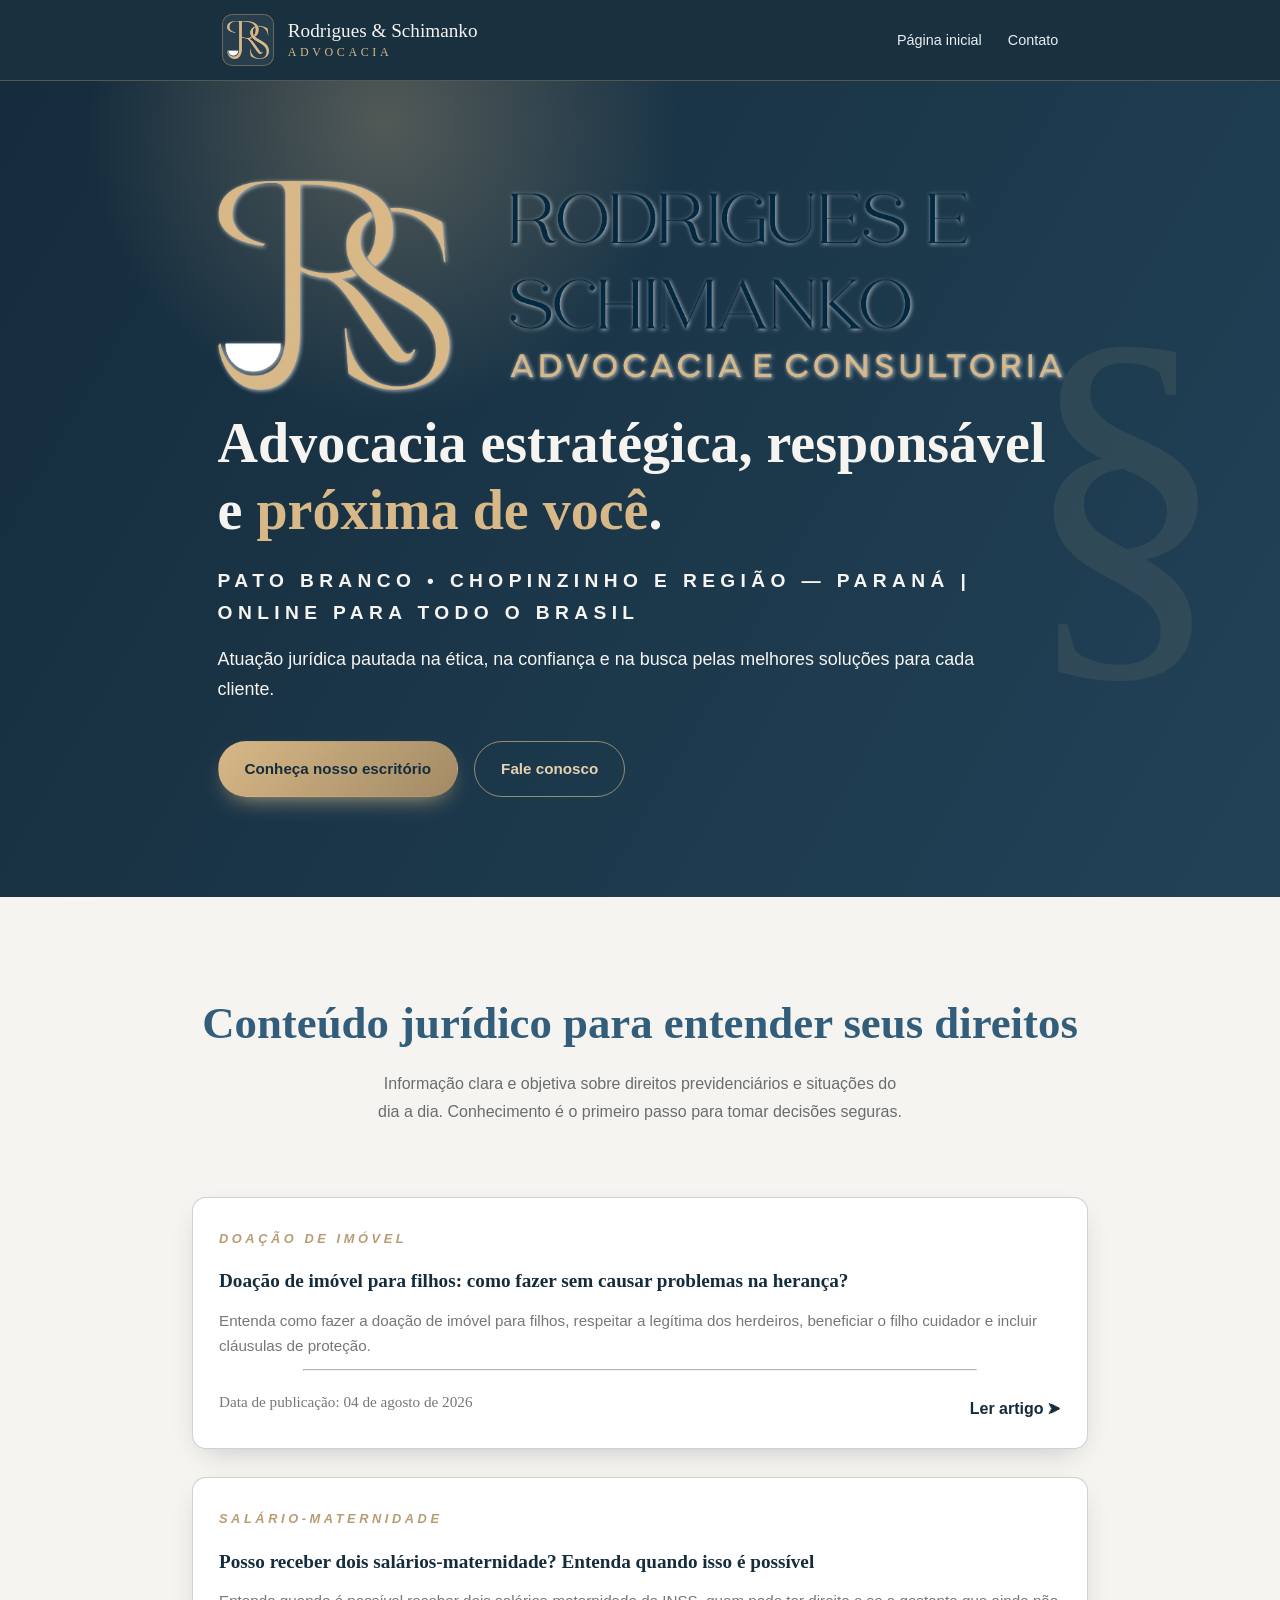
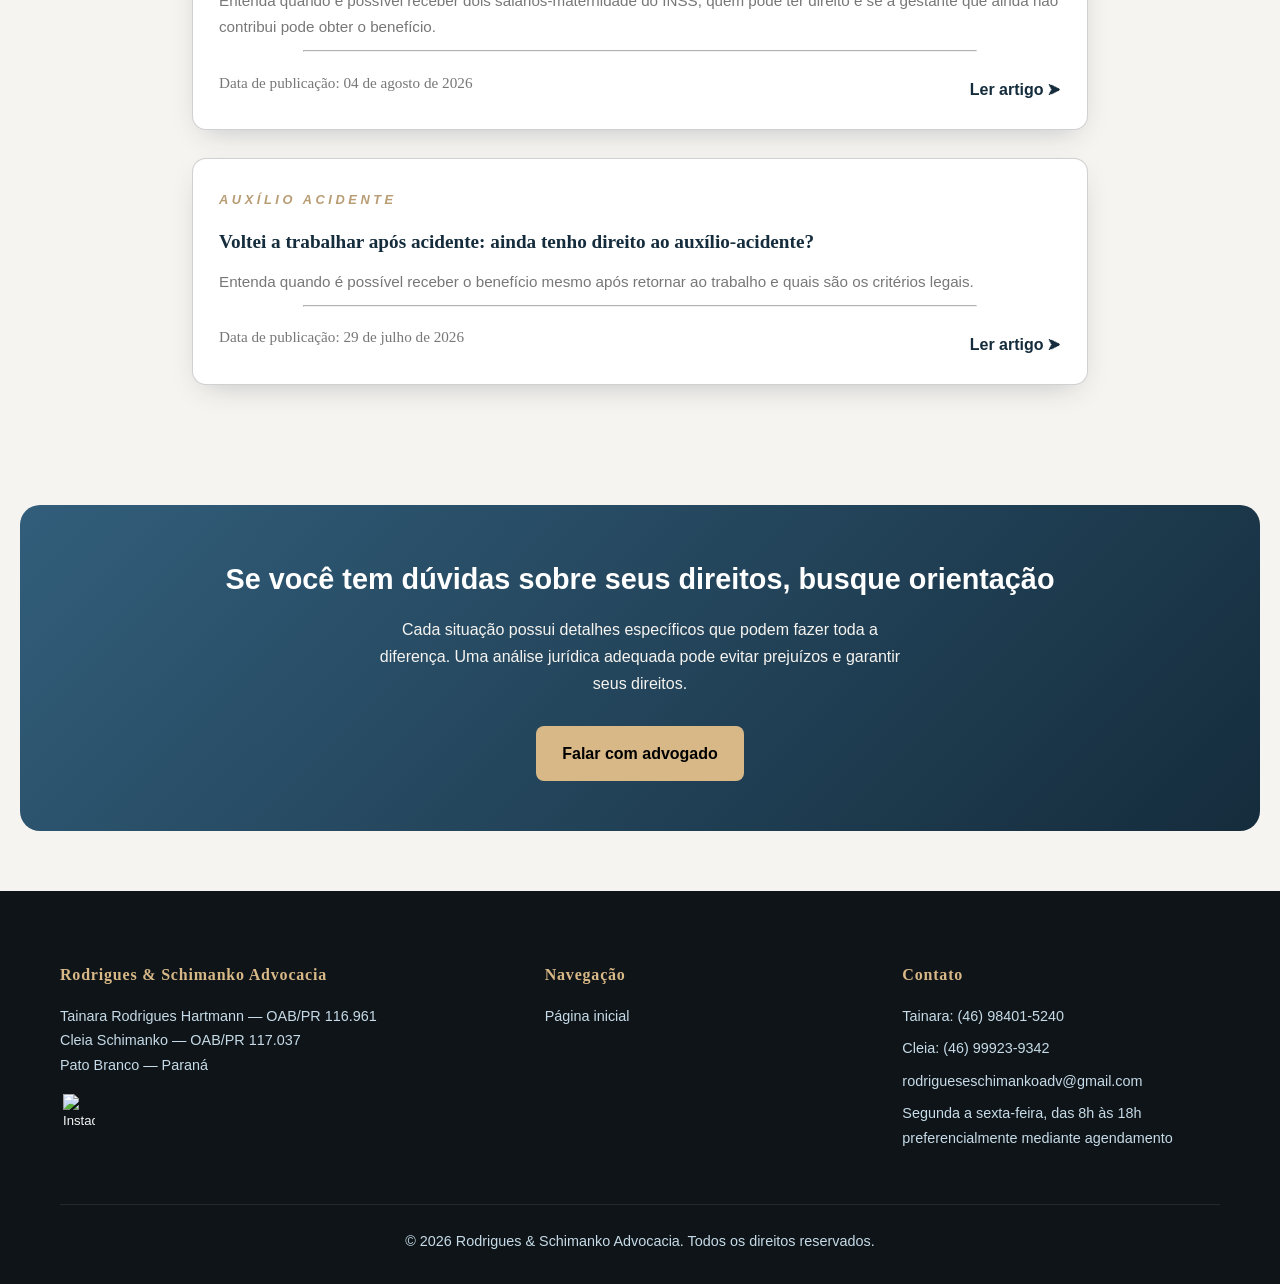
==== commit db295256: "fix: fixed security issue with external links not having rel noopener; refactor: moved article cards" ====
--- a/posts.html
+++ b/posts.html
@@ -2,79 +2,227 @@
 <html lang="pt-BR">
   <head>
     <meta charset="UTF-8" />
-    <meta name="viewport" content="width=device-width, initial-scale=1.0" />
-
-    <title>Artigos Jurídicos | Rodrigues & Schimanko Advocacia</title>
-
-    <!-- SEO -->
+    <meta name="viewport" content="width=device-width, initial-scale=1" />
+    <title>Artigos Jurídicos: INSS, Trabalho, Família e Sucessões | Rodrigues &amp; Schimanko Advocacia</title>
     <meta
       name="description"
-      content="Conteúdos jurídicos sobre direito previdenciário, benefícios do INSS e direitos do trabalhador. Entenda seus direitos com clareza e segurança."
+      content="Artigos jurídicos sobre INSS, Direito Previdenciário, Trabalho, Família e Sucessões. Entenda direitos, benefícios e cuidados jurídicos em linguagem clara."
     />
+    <meta
+      name="keywords"
+      content="artigos jurídicos, direito previdenciário, INSS, benefícios do INSS, auxílio-acidente, salário-maternidade, direito do trabalho, direito de família, direito das sucessões, planejamento sucessório, advogado Pato Branco"
+    />
+    <meta name="subject" content="Artigos jurídicos - Direito Previdenciário, Trabalho, Família e Sucessões" />
+    <meta name="classification" content="Hub de conteúdo jurídico" />
+    <meta name="author" content="Rodrigues &amp; Schimanko Advocacia" />
+    <meta http-equiv="content-language" content="pt-BR" />
+    <meta name="robots" content="index, follow, max-image-preview:large, max-snippet:-1, max-video-preview:-1" />
+    <meta name="googlebot" content="index, follow, max-image-preview:large, max-snippet:-1, max-video-preview:-1" />
+    <meta name="bingbot" content="index, follow, max-image-preview:large, max-snippet:-1, max-video-preview:-1" />
     <link rel="canonical" href="https://rodrigueseschimanko.adv.br/posts.html" />
-
-    <!-- Open Graph -->
     <meta property="og:type" content="website" />
-    <meta property="og:title" content="Artigos Jurídicos | Rodrigues & Schimanko Advocacia" />
-    <meta property="og:description" content="Aprenda sobre seus direitos com conteúdos jurídicos claros e objetivos." />
+    <meta property="og:locale" content="pt_BR" />
+    <meta property="og:site_name" content="Rodrigues &amp; Schimanko Advocacia" />
+    <meta property="og:title" content="Artigos jurídicos: INSS, Trabalho, Família e Sucessões" />
+    <meta
+      property="og:description"
+      content="Conteúdo jurídico claro sobre benefícios do INSS, direitos trabalhistas, família, sucessões e situações do dia a dia."
+    />
     <meta property="og:url" content="https://rodrigueseschimanko.adv.br/posts.html" />
-    <meta property="og:image" content="https://rodrigueseschimanko.adv.br/assets/og-blog.jpg" />
-
-    <!-- JSON-LD (IA + SEO) -->
+    <meta property="og:image" content="https://rodrigueseschimanko.adv.br/assets/logo.webp" />
+    <meta property="og:image:secure_url" content="https://rodrigueseschimanko.adv.br/assets/logo.webp" />
+    <meta property="og:image:type" content="image/webp" />
+    <meta property="og:image:alt" content="Rodrigues &amp; Schimanko Advocacia — artigos jurídicos" />
+    <meta name="twitter:card" content="summary_large_image" />
+    <meta name="twitter:title" content="Artigos jurídicos | Rodrigues &amp; Schimanko Advocacia" />
+    <meta
+      name="twitter:description"
+      content="Artigos sobre INSS, Direito Previdenciário, Trabalho, Família e Sucessões em linguagem clara e objetiva."
+    />
+    <meta name="twitter:image" content="https://rodrigueseschimanko.adv.br/assets/logo.webp" />
+    <meta name="twitter:image:alt" content="Rodrigues &amp; Schimanko Advocacia — artigos jurídicos" />
     <script type="application/ld+json">
       {
         "@context": "https://schema.org",
-        "@type": "CollectionPage",
-        "name": "Artigos Jurídicos",
-        "description": "Conteúdos jurídicos explicativos sobre direitos previdenciários e benefícios do INSS.",
-        "url": "https://rodrigueseschimanko.adv.br/posts.html",
-        "about": {
-          "@type": "Thing",
-          "name": "Direito Previdenciário"
-        }
-      }
-    </script>
-    <script type="application/ld+json">
-      {
-        "@context": "https://schema.org",
-        "@type": "ItemList",
-        "name": "Lista de artigos jurídicos",
-        "description": "Coleção de conteúdos sobre direito previdenciário e benefícios do INSS.",
-        "itemListOrder": "https://schema.org/ItemListOrderDescending",
-        "numberOfItems": 3,
-        "itemListElement": [
-          {
-            "@type": "ListItem",
-            "position": 1,
-            "url": "https://rodrigueseschimanko.adv.br/posts/trabalho-pos-auxilio-acidente",
-            "name": "Voltei a trabalhar após acidente: ainda tenho direito ao auxílio-acidente?",
-            "description": "Entenda quando é possível receber auxílio-acidente mesmo após retornar ao trabalho."
+        "@graph": [
+          {
+            "@type": "WebSite",
+            "@id": "https://rodrigueseschimanko.adv.br/#website",
+            "url": "https://rodrigueseschimanko.adv.br/",
+            "name": "Rodrigues & Schimanko Advocacia",
+            "inLanguage": "pt-BR",
+            "publisher": {
+              "@id": "https://rodrigueseschimanko.adv.br/#organization"
+            }
           },
           {
-            "@type": "ListItem",
-            "position": 2,
-            "url": "https://rodrigueseschimanko.adv.br/posts/receber-dois-salarios-maternidade",
-            "name": "Posso receber dois salários-maternidade? Entenda quando isso é possível",
-            "description": "Entenda quando é possível receber dois salários-maternidade do INSS, quem pode ter direito e se a gestante que ainda não contribui pode obter o benefício."
+            "@type": ["Organization", "LegalService"],
+            "@id": "https://rodrigueseschimanko.adv.br/#organization",
+            "name": "Rodrigues & Schimanko Advocacia",
+            "url": "https://rodrigueseschimanko.adv.br/",
+            "logo": {
+              "@type": "ImageObject",
+              "@id": "https://rodrigueseschimanko.adv.br/#logo",
+              "url": "https://rodrigueseschimanko.adv.br/assets/logo.webp",
+              "contentUrl": "https://rodrigueseschimanko.adv.br/assets/logo.webp",
+              "caption": "Rodrigues & Schimanko Advocacia"
+            },
+            "image": {
+              "@id": "https://rodrigueseschimanko.adv.br/#logo"
+            },
+            "telephone": "+55 46 99923-9342",
+            "areaServed": [
+              {
+                "@type": "City",
+                "name": "Pato Branco"
+              },
+              {
+                "@type": "State",
+                "name": "Paraná"
+              },
+              {
+                "@type": "Country",
+                "name": "Brasil"
+              }
+            ],
+            "knowsAbout": [
+              "Direito Previdenciário",
+              "INSS",
+              "Auxílio-acidente",
+              "Salário-maternidade",
+              "Direito do Trabalho",
+              "Direito de Família",
+              "Direito das Sucessões",
+              "Planejamento sucessório"
+            ]
           },
           {
-            "@type": "ListItem",
-            "position": 3,
-            "url": "https://rodrigueseschimanko.adv.br/posts/doacao-de-imoveis-para-filhos",
-            "name": "Doação de imóvel para filhos: como fazer sem causar problemas na herança?",
-            "description": "Entenda como fazer a doação de imóvel para filhos, respeitar a legítima dos herdeiros, beneficiar o filho cuidador e incluir cláusulas de proteção."
+            "@type": "CollectionPage",
+            "@id": "https://rodrigueseschimanko.adv.br/posts.html#webpage",
+            "url": "https://rodrigueseschimanko.adv.br/posts.html",
+            "name": "Artigos jurídicos para entender seus direitos | Rodrigues & Schimanko Advocacia",
+            "description": "Hub de artigos jurídicos sobre Direito Previdenciário, INSS, Direito do Trabalho, Direito de Família e Sucessões, com conteúdo claro e informativo.",
+            "isPartOf": {
+              "@id": "https://rodrigueseschimanko.adv.br/#website"
+            },
+            "publisher": {
+              "@id": "https://rodrigueseschimanko.adv.br/#organization"
+            },
+            "inLanguage": "pt-BR",
+            "dateModified": "2026-08-10T23:44:00-03:00",
+            "lastReviewed": "2026-08-10",
+            "breadcrumb": {
+              "@id": "https://rodrigueseschimanko.adv.br/posts.html#breadcrumb"
+            },
+            "mainEntity": {
+              "@id": "https://rodrigueseschimanko.adv.br/posts.html#itemlist"
+            },
+            "about": [
+              {
+                "@type": "Thing",
+                "name": "Direito Previdenciário"
+              },
+              {
+                "@type": "Thing",
+                "name": "Benefícios do INSS"
+              },
+              {
+                "@type": "Thing",
+                "name": "Direito do Trabalho"
+              },
+              {
+                "@type": "Thing",
+                "name": "Direito de Família"
+              },
+              {
+                "@type": "Thing",
+                "name": "Direito das Sucessões"
+              }
+            ]
+          },
+          {
+            "@type": "BreadcrumbList",
+            "@id": "https://rodrigueseschimanko.adv.br/posts.html#breadcrumb",
+            "itemListElement": [
+              {
+                "@type": "ListItem",
+                "position": 1,
+                "name": "Início",
+                "item": "https://rodrigueseschimanko.adv.br/"
+              },
+              {
+                "@type": "ListItem",
+                "position": 2,
+                "name": "Artigos jurídicos",
+                "item": "https://rodrigueseschimanko.adv.br/posts.html"
+              }
+            ]
+          },
+          {
+            "@type": "ItemList",
+            "@id": "https://rodrigueseschimanko.adv.br/posts.html#itemlist",
+            "name": "Artigos jurídicos da Rodrigues & Schimanko Advocacia",
+            "description": "Lista de artigos jurídicos publicados pelo escritório sobre benefícios do INSS, direitos previdenciários e planejamento sucessório.",
+            "itemListOrder": "https://schema.org/ItemListOrderDescending",
+            "numberOfItems": 3,
+            "itemListElement": [
+              {
+                "@type": "ListItem",
+                "position": 1,
+                "item": {
+                  "@type": "Article",
+                  "@id": "https://rodrigueseschimanko.adv.br/posts/trabalho-pos-auxilio-acidente#article",
+                  "url": "https://rodrigueseschimanko.adv.br/posts/trabalho-pos-auxilio-acidente",
+                  "headline": "Voltei a trabalhar após acidente: ainda tenho direito ao auxílio-acidente?",
+                  "description": "Entenda quando é possível receber auxílio-acidente mesmo após retornar ao trabalho e quais são os critérios legais.",
+                  "datePublished": "2026-07-29",
+                  "inLanguage": "pt-BR",
+                  "author": {
+                    "@id": "https://rodrigueseschimanko.adv.br/#organization"
+                  }
+                }
+              },
+              {
+                "@type": "ListItem",
+                "position": 2,
+                "item": {
+                  "@type": "Article",
+                  "@id": "https://rodrigueseschimanko.adv.br/posts/receber-dois-salarios-maternidade#article",
+                  "url": "https://rodrigueseschimanko.adv.br/posts/receber-dois-salarios-maternidade",
+                  "headline": "Posso receber dois salários-maternidade? Entenda quando isso é possível",
+                  "description": "Entenda quando é possível receber dois salários-maternidade do INSS, quem pode ter direito e se a gestante que ainda não contribui pode obter o benefício.",
+                  "datePublished": "2026-08-04",
+                  "inLanguage": "pt-BR",
+                  "author": {
+                    "@id": "https://rodrigueseschimanko.adv.br/#organization"
+                  }
+                }
+              },
+              {
+                "@type": "ListItem",
+                "position": 3,
+                "item": {
+                  "@type": "Article",
+                  "@id": "https://rodrigueseschimanko.adv.br/posts/doacao-de-imoveis-para-filhos#article",
+                  "url": "https://rodrigueseschimanko.adv.br/posts/doacao-de-imoveis-para-filhos",
+                  "headline": "Doação de imóvel para filhos: como fazer sem causar problemas na herança?",
+                  "description": "Entenda como fazer a doação de imóvel para filhos, respeitar a legítima dos herdeiros, beneficiar o filho cuidador e incluir cláusulas de proteção.",
+                  "datePublished": "2026-08-04",
+                  "inLanguage": "pt-BR",
+                  "author": {
+                    "@id": "https://rodrigueseschimanko.adv.br/#organization"
+                  }
+                }
+              }
+            ]
           }
         ]
       }
     </script>
-
-    <!-- FAVICON -->
-    <link rel="icon" type="image/png-icon" href="assets/logo.webp" />
-
+    <link rel="icon" type="image/webp" href="/assets/logo.webp" />
     <link rel="stylesheet" href="/style/general.css" />
     <link rel="stylesheet" href="/style/posts.css" />
   </head>
-
   <body>
     <!-- ============ CABEÇALHO ============ -->
     <header class="header">
@@ -90,12 +238,12 @@
     <!-- ============ HERO ============ -->
     <section class="hero" id="inicio">
       <span class="hero-glyph" aria-hidden="true">§</span>
-      <img src="/assets/front.webp" />
-      <h1 class="reveal d1">Advocacia estratégica, responsável e <em>próxima de você</em>.</h1>
+      <img src="/assets/front.webp" alt="Rodrigues &amp; Schimanko Advocacia — conteúdo jurídico" />
+      <p class="reveal d1 catchphrase" role="heading" aria-level="2">Advocacia estratégica, responsável e <em>próxima de você</em>.</p>
       <p class="eyebrow reveal">Pato Branco • Chopinzinho e região — Paraná | Online para todo o Brasil</p>
       <p class="reveal d2">Atuação jurídica pautada na ética, na confiança e na busca pelas melhores soluções para cada cliente.</p>
       <div class="hero-actions reveal d3">
-        <a class="btn filled" target="_blank" href="https://share.google/lxisB7lsa7VWLOY6t">Conheça nosso escritório</a>
+        <a class="btn filled" target="_blank" rel="noopener" href="https://share.google/lxisB7lsa7VWLOY6t">Conheça nosso escritório</a>
         <a class="btn hollow" href="/index.html#contato">Fale conosco</a>
       </div>
     </section>
@@ -109,23 +257,25 @@
       </section>
 
       <!-- POSTS -->
-      <section class="post-list">
+      <section class="post-list" aria-label="Lista de artigos jurídicos">
         <!-- POST 1 -->
         <article class="post-card">
           <em class="eyebrow">auxílio acidente</em>
-          <h2 href="/posts/trabalho-pos-auxilio-acidente.html">
-            <a> Voltei a trabalhar após acidente: ainda tenho direito ao auxílio-acidente? </a>
+          <h2>
+            <a href="/posts/trabalho-pos-auxilio-acidente.html"
+              >Voltei a trabalhar após acidente: ainda tenho direito ao auxílio-acidente?</a
+            >
           </h2>
           <p>Entenda quando é possível receber o benefício mesmo após retornar ao trabalho e quais são os critérios legais.</p>
-          <hr style="color: var(--primary); margin: 10px auto; opacity: 0.75; width: 80%" />
-          <div style="display: flex; align-items: center; justify-content: space-between">
-            <p style="font-family: var(--font1)">Data de publicação: 29 de julho de 2026</p>
+          <hr />
+          <div class="card-footer">
+            <p>Data de publicação: <time datetime="2026-07-29">29 de julho de 2026</time></p>
             <a class="read-link" href="/posts/trabalho-pos-auxilio-acidente.html"> Ler artigo <span> ⮞ </span> </a>
           </div>
         </article>
 
         <article class="post-card">
-          <em class="eyebrow">salário materninade</em>
+          <em class="eyebrow">salário-maternidade</em>
           <h2>
             <a href="/posts/receber-dois-salarios-maternidade.html">
               Posso receber dois salários-maternidade? Entenda quando isso é possível
@@ -135,9 +285,9 @@
             Entenda quando é possível receber dois salários-maternidade do INSS, quem pode ter direito e se a gestante que ainda não
             contribui pode obter o benefício.
           </p>
-          <hr style="color: var(--primary); margin: 10px auto; opacity: 0.75; width: 80%" />
-          <div style="display: flex; align-items: center; justify-content: space-between">
-            <p style="font-family: var(--font1)">Data de publicação: 04 de agosto de 2026</p>
+          <hr />
+          <div class="card-footer">
+            <p>Data de publicação: <time datetime="2026-08-04">04 de agosto de 2026</time></p>
             <a class="read-link" href="/posts/receber-dois-salarios-maternidade.html"> Ler artigo <span> ⮞ </span> </a>
           </div>
         </article>
@@ -153,9 +303,9 @@
             Entenda como fazer a doação de imóvel para filhos, respeitar a legítima dos herdeiros, beneficiar o filho cuidador e incluir
             cláusulas de proteção.
           </p>
-          <hr style="color: var(--primary); margin: 10px auto; opacity: 0.75; width: 80%" />
-          <div style="display: flex; align-items: center; justify-content: space-between">
-            <p style="font-family: var(--font1)">Data de publicação: 04 de agosto de 2026</p>
+          <hr />
+          <div class="card-footer">
+            <p>Data de publicação: <time datetime="2026-08-04">04 de agosto de 2026</time></p>
             <a class="read-link" href="/posts/doacao-de-imoveis-para-filhos.html"> Ler artigo <span> ⮞ </span> </a>
           </div>
         </article>
@@ -172,7 +322,7 @@
           garantir seus direitos.
         </p>
 
-        <a href="https://wa.me/5546984015240" target="_blank"> Falar com advogado </a>
+        <a href="https://wa.me/5546984015240" target="_blank" rel="noopener"> Falar com advogado </a>
       </section>
     </main>
     <!-- ============ RODAPÉ ============ -->
@@ -184,7 +334,7 @@
           <p>Cleia Schimanko — OAB/PR 117.037</p>
           <p>Pato Branco — Paraná</p>
           <div class="social">
-            <a href="https://instagram.com/rodrigueseschimankoadv" target="_blank" class="instagram-link">
+            <a href="https://instagram.com/rodrigueseschimankoadv" target="_blank" rel="noopener" class="instagram-link">
               <img src="https://static.cdnlogo.com/logos/i/92/instagram.svg" alt="Instagram Profile" class="instagram-icon" />
             </a>
           </div>
--- a/style/posts.css
+++ b/style/posts.css
@@ -91,6 +91,18 @@
   gap: 16px;
   margin-top: 36px;
 }
+.hero .catchphrase {
+  color: var(--light-font-color);
+  font-size: clamp(2.1rem, 5vw, 3.5rem);
+  margin: 20px 0;
+  font-family: var(--font1);
+  line-height: 1.2em;
+  font-weight: bold;
+}
+.hero .catchphrase em {
+  font-style: normal;
+  color: var(--secondary);
+}
 /*<============================ POST LIST ============================>*/
 .introduction {
   text-align: center;
@@ -172,6 +184,20 @@
   font-weight: 600;
   color: var(--primary);
 }
+.post-card > hr {
+  color: var(--primary);
+  margin: 10px auto;
+  opacity: 0.75;
+  width: 80%;
+}
+.card-footer {
+  display: flex;
+  align-items: center;
+  justify-content: space-between;
+}
+.card-footer > p {
+  font-family: var(--font1);
+}
 
 .read-link:hover {
   filter: drop-shadow(0 0 10px var(--primary-variant));
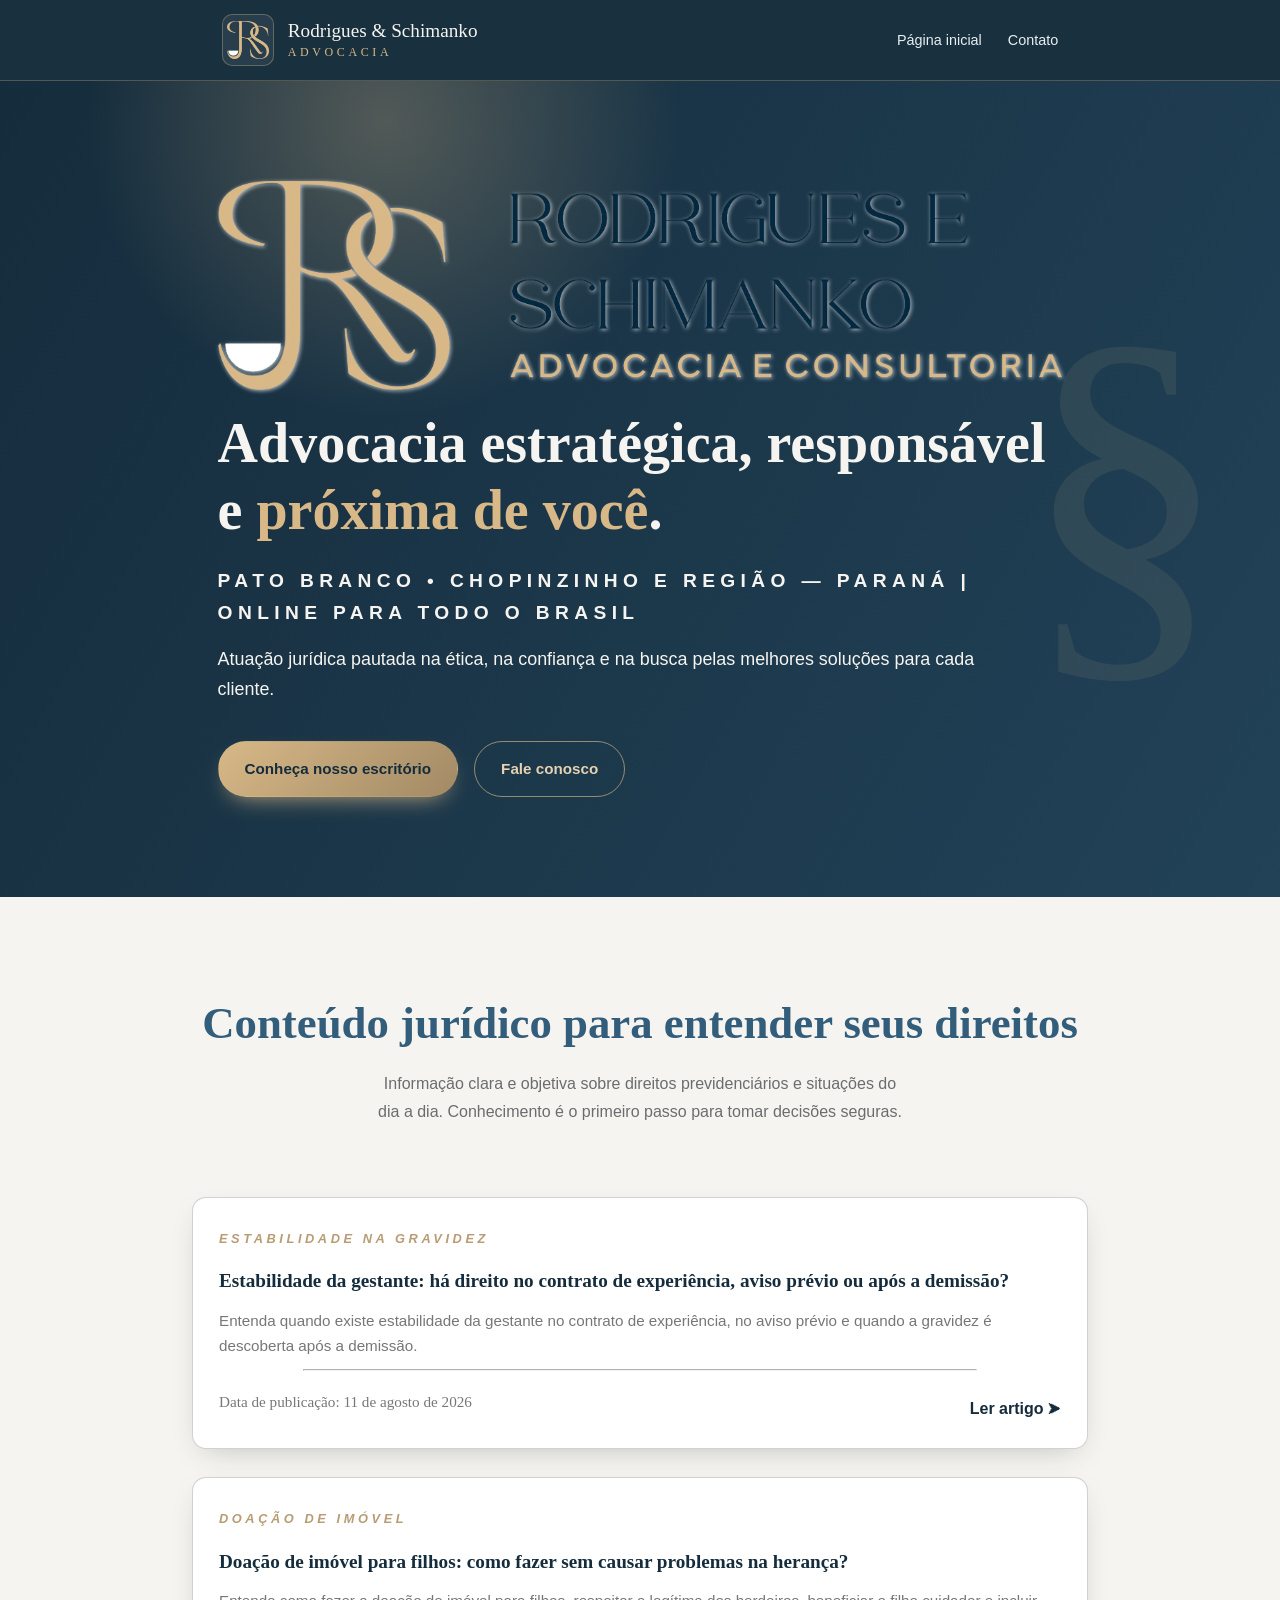
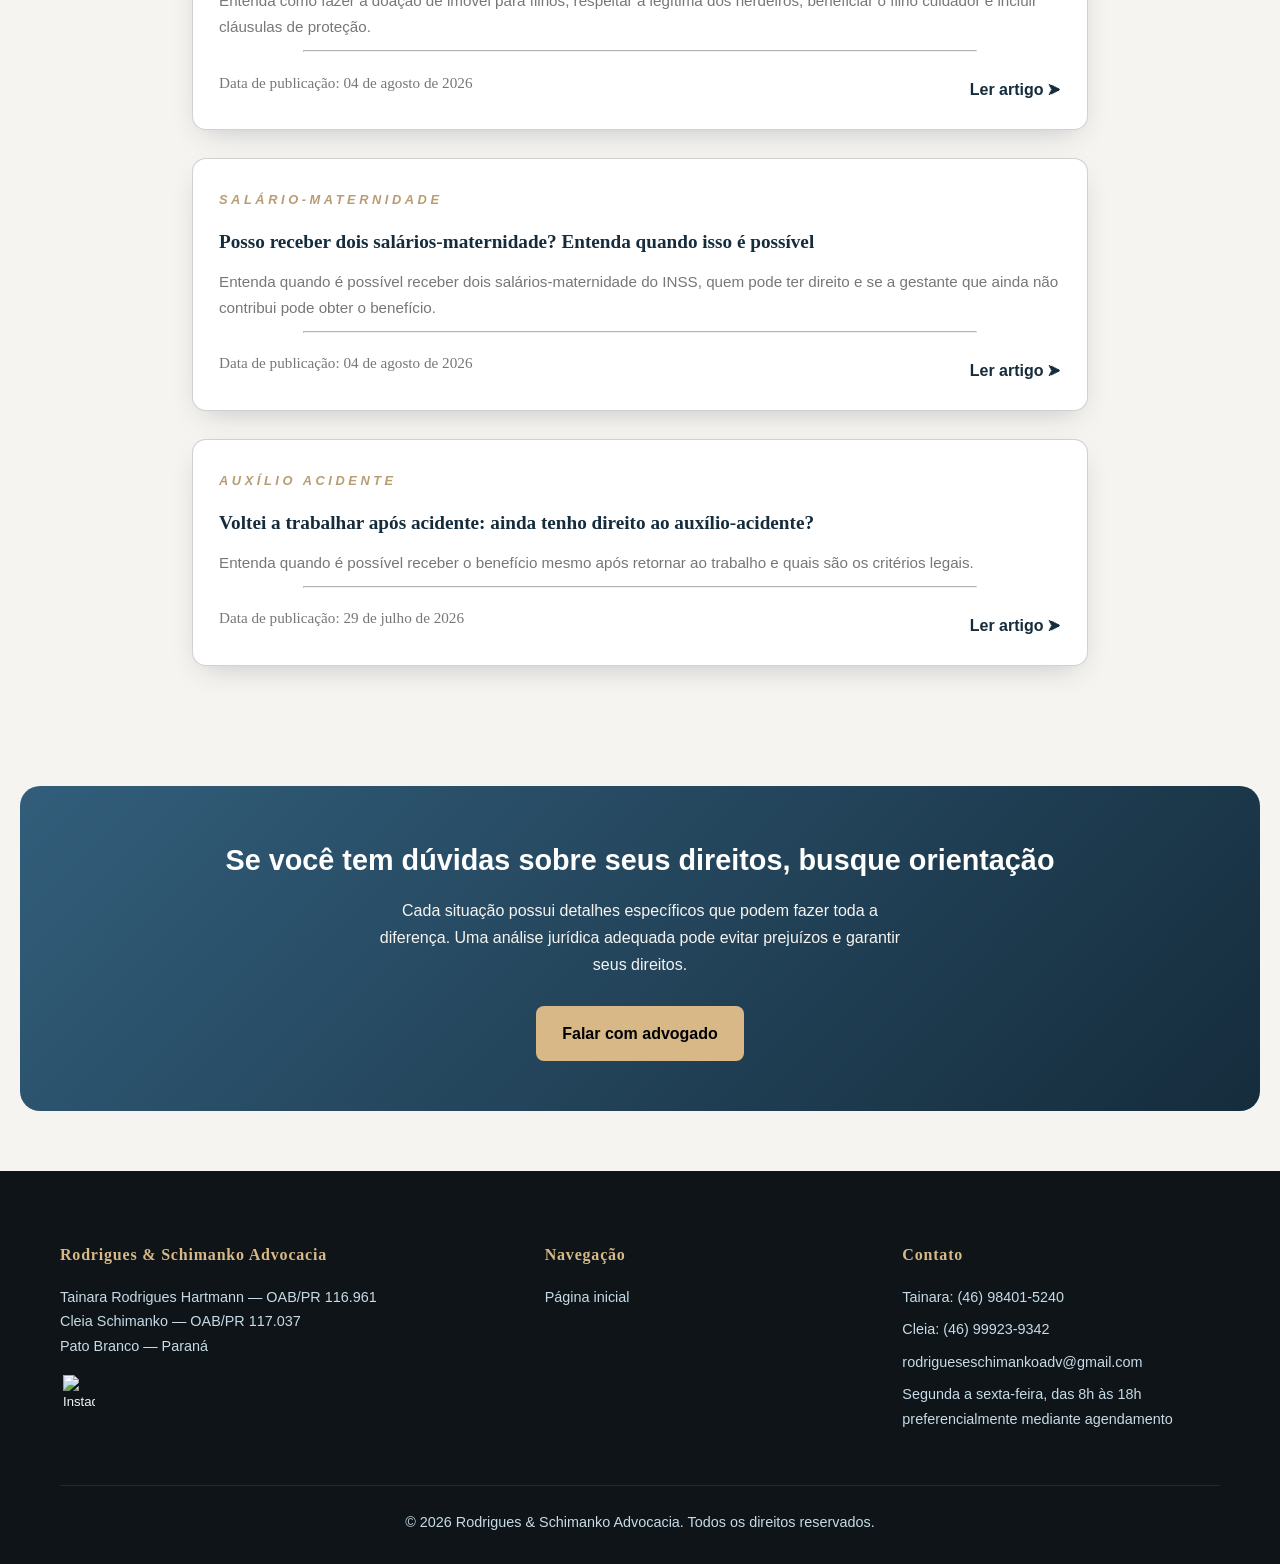
==== commit 91b014e3: "feat: added a new post about stability for pregnant workers." ====
--- a/posts.html
+++ b/posts.html
@@ -109,8 +109,8 @@
               "@id": "https://rodrigueseschimanko.adv.br/#organization"
             },
             "inLanguage": "pt-BR",
-            "dateModified": "2026-08-10T23:44:00-03:00",
-            "lastReviewed": "2026-08-10",
+            "dateModified": "2026-08-11T02:30:00-03:00",
+            "lastReviewed": "2026-08-11",
             "breadcrumb": {
               "@id": "https://rodrigueseschimanko.adv.br/posts.html#breadcrumb"
             },
@@ -188,7 +188,7 @@
                 "item": {
                   "@type": "Article",
                   "@id": "https://rodrigueseschimanko.adv.br/posts/receber-dois-salarios-maternidade#article",
-                  "url": "https://rodrigueseschimanko.adv.br/posts/receber-dois-salarios-maternidade",
+                  "url": "https://rodrigueseschimanko.adv.br/posts/receber-dois-salarios-maternidade.html",
                   "headline": "Posso receber dois salários-maternidade? Entenda quando isso é possível",
                   "description": "Entenda quando é possível receber dois salários-maternidade do INSS, quem pode ter direito e se a gestante que ainda não contribui pode obter o benefício.",
                   "datePublished": "2026-08-04",
@@ -204,13 +204,29 @@
                 "item": {
                   "@type": "Article",
                   "@id": "https://rodrigueseschimanko.adv.br/posts/doacao-de-imoveis-para-filhos#article",
-                  "url": "https://rodrigueseschimanko.adv.br/posts/doacao-de-imoveis-para-filhos",
+                  "url": "https://rodrigueseschimanko.adv.br/posts/doacao-de-imoveis-para-filhos.html",
                   "headline": "Doação de imóvel para filhos: como fazer sem causar problemas na herança?",
                   "description": "Entenda como fazer a doação de imóvel para filhos, respeitar a legítima dos herdeiros, beneficiar o filho cuidador e incluir cláusulas de proteção.",
                   "datePublished": "2026-08-04",
                   "inLanguage": "pt-BR",
                   "author": {
                     "@id": "https://rodrigueseschimanko.adv.br/#organization"
+                  }
+                },
+                {
+                  "@type": "ListItem",
+                  "position": 4,
+                  "item": {
+                    "@type": "Article",
+                    "@id": "https://rodrigueseschimanko.adv.br/posts/estabilidade-gestante#article",
+                    "url": "https://rodrigueseschimanko.adv.br/posts/estabilidade-gestante.html",
+                    "headline": "Estabilidade da gestante: há direito no contrato de experiência, aviso prévio ou após a demissão?",
+                    "description": "Entenda quando existe estabilidade da gestante no contrato de experiência, no aviso prévio e quando a gravidez é descoberta após a demissão.",
+                    "datePublished": "2026-08-11",
+                    "inLanguage": "pt-BR",
+                    "author": {
+                      "@id": "https://rodrigueseschimanko.adv.br/#organization"
+                    }
                   }
                 }
               }
@@ -226,12 +242,12 @@
   <body>
     <!-- ============ CABEÇALHO ============ -->
     <header class="header">
-      <a class="brand" href="/index.html">
+      <a class="brand" href="/">
         <img src="/assets/logo.webp" alt="Rodrigues &amp; Schimanko Advocacia" />
         <span class="brand-name">Rodrigues &amp; Schimanko<span>Advocacia</span></span>
       </a>
       <nav class="nav" aria-label="Navegação principal">
-        <a href="/index.html">Página inicial</a>
+        <a href="/">Página inicial</a>
         <a href="#footer">Contato</a>
       </nav>
     </header>
@@ -244,7 +260,7 @@
       <p class="reveal d2">Atuação jurídica pautada na ética, na confiança e na busca pelas melhores soluções para cada cliente.</p>
       <div class="hero-actions reveal d3">
         <a class="btn filled" target="_blank" rel="noopener" href="https://share.google/lxisB7lsa7VWLOY6t">Conheça nosso escritório</a>
-        <a class="btn hollow" href="/index.html#contato">Fale conosco</a>
+        <a class="btn hollow" href="/#contato">Fale conosco</a>
       </div>
     </section>
     <main>
@@ -310,6 +326,24 @@
           </div>
         </article>
 
+        <article class="post-card">
+          <em class="eyebrow">estabilidade na gravidez</em>
+          <h2>
+            <a href="/posts/estabilidade-gestante.html">
+              Estabilidade da gestante: há direito no contrato de experiência, aviso prévio ou após a demissão?
+            </a>
+          </h2>
+          <p>
+            Entenda quando existe estabilidade da gestante no contrato de experiência, no aviso prévio e quando a gravidez é descoberta após
+            a demissão.
+          </p>
+          <hr />
+          <div class="card-footer">
+            <p>Data de publicação: <time datetime="2026-08-11">11 de agosto de 2026</time></p>
+            <a class="read-link" href="/posts/estabilidade-gestante.html"> Ler artigo <span> ⮞ </span> </a>
+          </div>
+        </article>
+
         <!-- FUTUROS POSTS -->
         <!-- Copiar estrutura acima -->
       </section>
@@ -342,7 +376,7 @@
         <div>
           <h4>Navegação</h4>
           <ul>
-            <li><a href="https://rodrigueseschimanko.adv.br">Página inicial</a></li>
+            <li><a href="/">Página inicial</a></li>
           </ul>
         </div>
         <div>
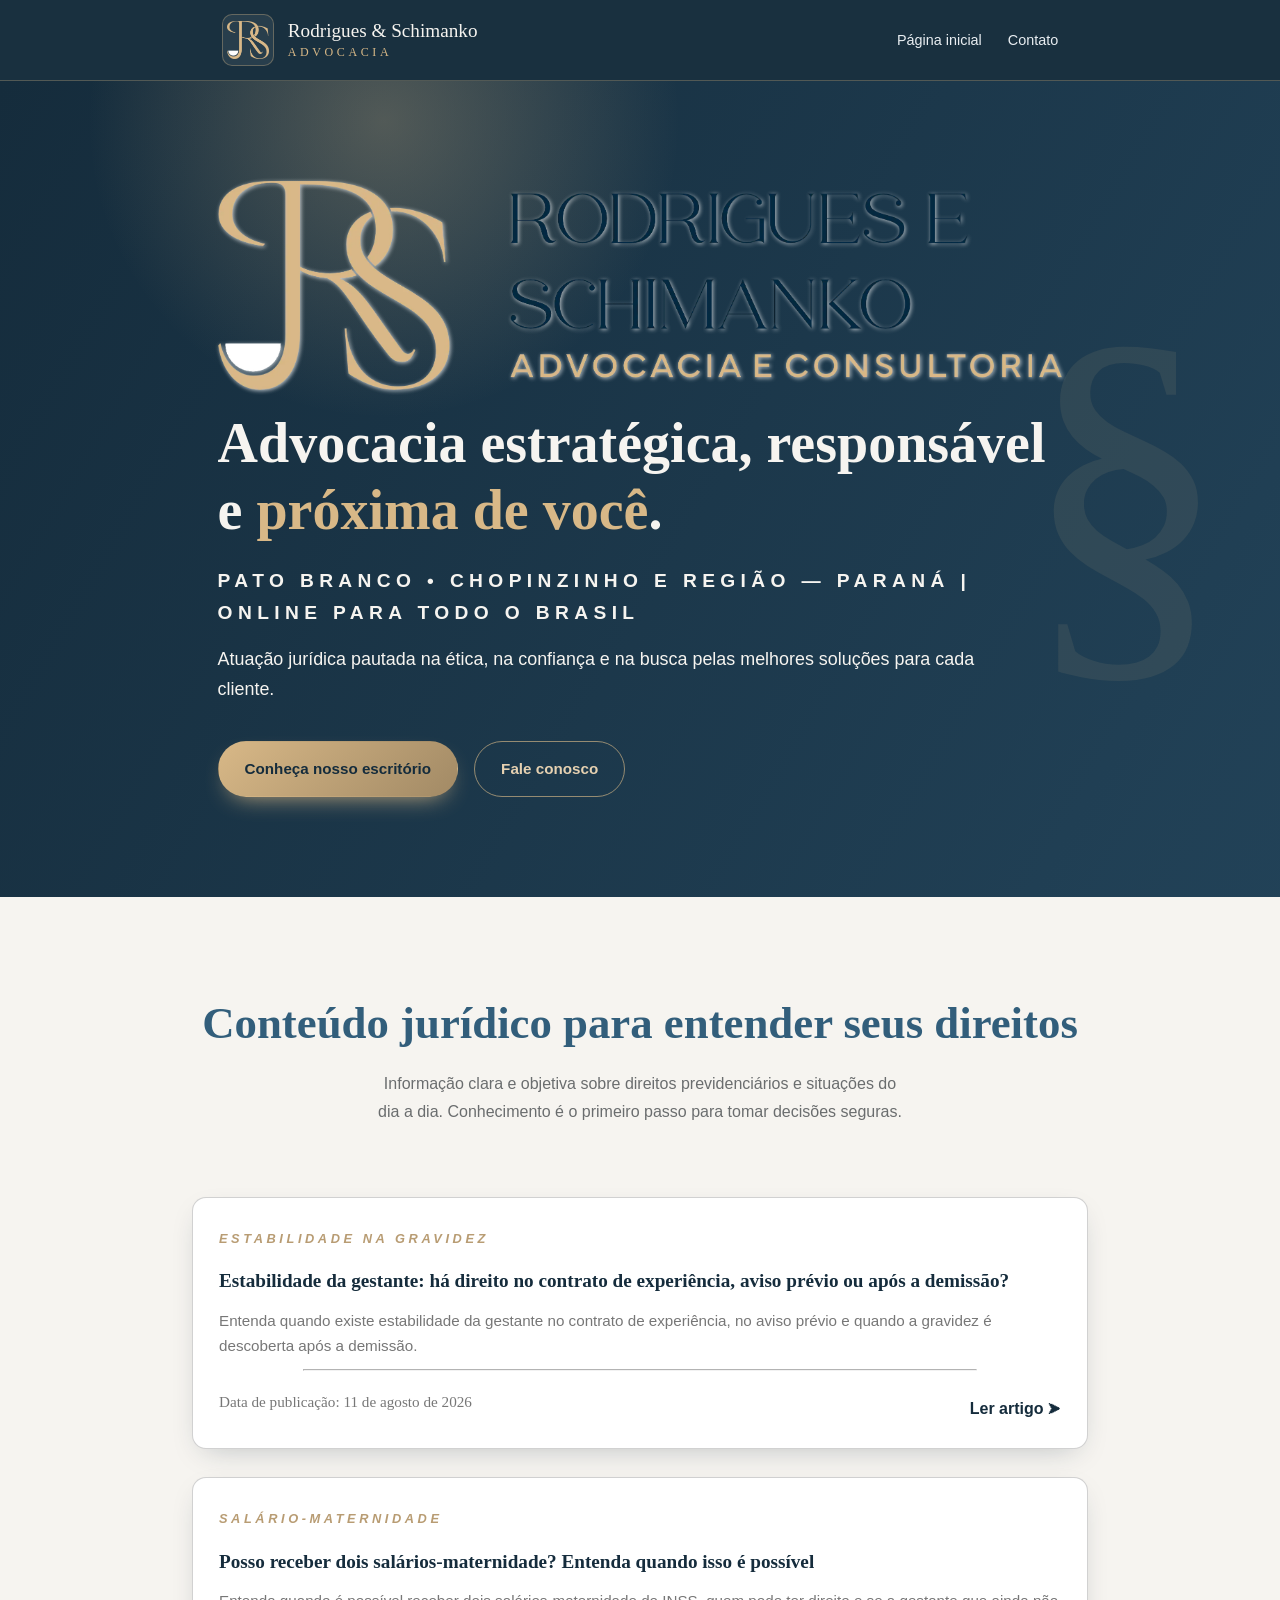
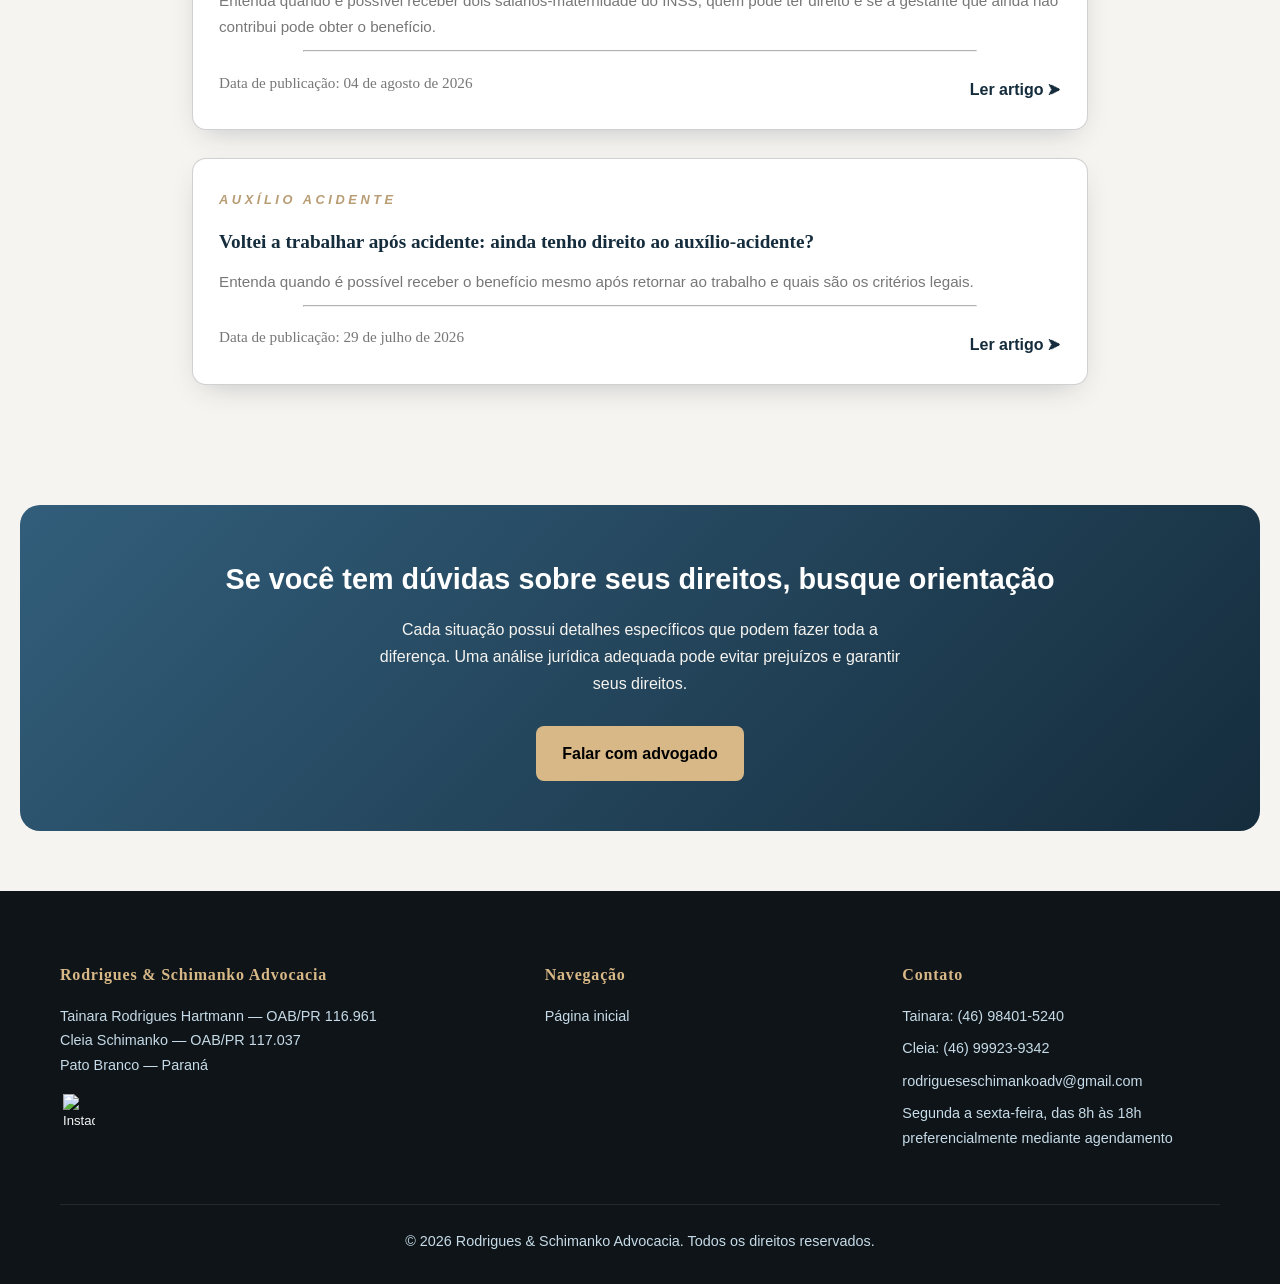
==== commit 82dbda5e: "feat: removed acting areas leaving only things related to workers' rights." ====
--- a/posts.html
+++ b/posts.html
@@ -3,16 +3,16 @@
   <head>
     <meta charset="UTF-8" />
     <meta name="viewport" content="width=device-width, initial-scale=1" />
-    <title>Artigos Jurídicos: INSS, Trabalho, Família e Sucessões | Rodrigues &amp; Schimanko Advocacia</title>
+    <title>Artigos Jurídicos: INSS, Trabalho | Rodrigues &amp; Schimanko Advocacia</title>
     <meta
       name="description"
-      content="Artigos jurídicos sobre INSS, Direito Previdenciário, Trabalho, Família e Sucessões. Entenda direitos, benefícios e cuidados jurídicos em linguagem clara."
+      content="Artigos jurídicos sobre INSS, Direito Previdenciário e Trabalho. Entenda direitos, benefícios e cuidados jurídicos em linguagem clara."
     />
     <meta
       name="keywords"
-      content="artigos jurídicos, direito previdenciário, INSS, benefícios do INSS, auxílio-acidente, salário-maternidade, direito do trabalho, direito de família, direito das sucessões, planejamento sucessório, advogado Pato Branco"
+      content="artigos jurídicos, direito previdenciário, INSS, benefícios do INSS, auxílio-acidente, salário-maternidade, direito do trabalho, advogado Pato Branco"
     />
-    <meta name="subject" content="Artigos jurídicos - Direito Previdenciário, Trabalho, Família e Sucessões" />
+    <meta name="subject" content="Artigos jurídicos - Direito Previdenciário e Trabalho" />
     <meta name="classification" content="Hub de conteúdo jurídico" />
     <meta name="author" content="Rodrigues &amp; Schimanko Advocacia" />
     <meta http-equiv="content-language" content="pt-BR" />
@@ -23,11 +23,8 @@
     <meta property="og:type" content="website" />
     <meta property="og:locale" content="pt_BR" />
     <meta property="og:site_name" content="Rodrigues &amp; Schimanko Advocacia" />
-    <meta property="og:title" content="Artigos jurídicos: INSS, Trabalho, Família e Sucessões" />
-    <meta
-      property="og:description"
-      content="Conteúdo jurídico claro sobre benefícios do INSS, direitos trabalhistas, família, sucessões e situações do dia a dia."
-    />
+    <meta property="og:title" content="Artigos jurídicos: INSS e Trabalho" />
+    <meta property="og:description" content="Conteúdo jurídico claro sobre benefícios do INSS e direitos trabalhistas." />
     <meta property="og:url" content="https://rodrigueseschimanko.adv.br/posts.html" />
     <meta property="og:image" content="https://rodrigueseschimanko.adv.br/assets/logo.webp" />
     <meta property="og:image:secure_url" content="https://rodrigueseschimanko.adv.br/assets/logo.webp" />
@@ -35,10 +32,7 @@
     <meta property="og:image:alt" content="Rodrigues &amp; Schimanko Advocacia — artigos jurídicos" />
     <meta name="twitter:card" content="summary_large_image" />
     <meta name="twitter:title" content="Artigos jurídicos | Rodrigues &amp; Schimanko Advocacia" />
-    <meta
-      name="twitter:description"
-      content="Artigos sobre INSS, Direito Previdenciário, Trabalho, Família e Sucessões em linguagem clara e objetiva."
-    />
+    <meta name="twitter:description" content="Artigos sobre INSS, Direito Previdenciário e Trabalho em linguagem clara e objetiva." />
     <meta name="twitter:image" content="https://rodrigueseschimanko.adv.br/assets/logo.webp" />
     <meta name="twitter:image:alt" content="Rodrigues &amp; Schimanko Advocacia — artigos jurídicos" />
     <script type="application/ld+json">
@@ -85,23 +79,14 @@
                 "name": "Brasil"
               }
             ],
-            "knowsAbout": [
-              "Direito Previdenciário",
-              "INSS",
-              "Auxílio-acidente",
-              "Salário-maternidade",
-              "Direito do Trabalho",
-              "Direito de Família",
-              "Direito das Sucessões",
-              "Planejamento sucessório"
-            ]
+            "knowsAbout": ["Direito Previdenciário", "INSS", "Auxílio-acidente", "Salário-maternidade", "Direito do Trabalho"]
           },
           {
             "@type": "CollectionPage",
             "@id": "https://rodrigueseschimanko.adv.br/posts.html#webpage",
             "url": "https://rodrigueseschimanko.adv.br/posts.html",
             "name": "Artigos jurídicos para entender seus direitos | Rodrigues & Schimanko Advocacia",
-            "description": "Hub de artigos jurídicos sobre Direito Previdenciário, INSS, Direito do Trabalho, Direito de Família e Sucessões, com conteúdo claro e informativo.",
+            "description": "Hub de artigos jurídicos sobre Direito Previdenciário, INSS e Direito do Trabalho, com conteúdo claro e informativo.",
             "isPartOf": {
               "@id": "https://rodrigueseschimanko.adv.br/#website"
             },
@@ -129,14 +114,6 @@
               {
                 "@type": "Thing",
                 "name": "Direito do Trabalho"
-              },
-              {
-                "@type": "Thing",
-                "name": "Direito de Família"
-              },
-              {
-                "@type": "Thing",
-                "name": "Direito das Sucessões"
               }
             ]
           },
@@ -162,7 +139,7 @@
             "@type": "ItemList",
             "@id": "https://rodrigueseschimanko.adv.br/posts.html#itemlist",
             "name": "Artigos jurídicos da Rodrigues & Schimanko Advocacia",
-            "description": "Lista de artigos jurídicos publicados pelo escritório sobre benefícios do INSS, direitos previdenciários e planejamento sucessório.",
+            "description": "Lista de artigos jurídicos publicados pelo escritório sobre benefícios do INSS e direitos previdenciários.",
             "itemListOrder": "https://schema.org/ItemListOrderDescending",
             "numberOfItems": 3,
             "itemListElement": [
@@ -200,33 +177,17 @@
               },
               {
                 "@type": "ListItem",
-                "position": 3,
+                "position": 4,
                 "item": {
                   "@type": "Article",
-                  "@id": "https://rodrigueseschimanko.adv.br/posts/doacao-de-imoveis-para-filhos#article",
-                  "url": "https://rodrigueseschimanko.adv.br/posts/doacao-de-imoveis-para-filhos.html",
-                  "headline": "Doação de imóvel para filhos: como fazer sem causar problemas na herança?",
-                  "description": "Entenda como fazer a doação de imóvel para filhos, respeitar a legítima dos herdeiros, beneficiar o filho cuidador e incluir cláusulas de proteção.",
-                  "datePublished": "2026-08-04",
+                  "@id": "https://rodrigueseschimanko.adv.br/posts/estabilidade-gestante#article",
+                  "url": "https://rodrigueseschimanko.adv.br/posts/estabilidade-gestante.html",
+                  "headline": "Estabilidade da gestante: há direito no contrato de experiência, aviso prévio ou após a demissão?",
+                  "description": "Entenda quando existe estabilidade da gestante no contrato de experiência, no aviso prévio e quando a gravidez é descoberta após a demissão.",
+                  "datePublished": "2026-08-11",
                   "inLanguage": "pt-BR",
                   "author": {
                     "@id": "https://rodrigueseschimanko.adv.br/#organization"
-                  }
-                },
-                {
-                  "@type": "ListItem",
-                  "position": 4,
-                  "item": {
-                    "@type": "Article",
-                    "@id": "https://rodrigueseschimanko.adv.br/posts/estabilidade-gestante#article",
-                    "url": "https://rodrigueseschimanko.adv.br/posts/estabilidade-gestante.html",
-                    "headline": "Estabilidade da gestante: há direito no contrato de experiência, aviso prévio ou após a demissão?",
-                    "description": "Entenda quando existe estabilidade da gestante no contrato de experiência, no aviso prévio e quando a gravidez é descoberta após a demissão.",
-                    "datePublished": "2026-08-11",
-                    "inLanguage": "pt-BR",
-                    "author": {
-                      "@id": "https://rodrigueseschimanko.adv.br/#organization"
-                    }
                   }
                 }
               }
@@ -309,24 +270,6 @@
         </article>
 
         <article class="post-card">
-          <em class="eyebrow">doação de imóvel</em>
-          <h2>
-            <a href="/posts/doacao-de-imoveis-para-filhos.html">
-              Doação de imóvel para filhos: como fazer sem causar problemas na herança?
-            </a>
-          </h2>
-          <p>
-            Entenda como fazer a doação de imóvel para filhos, respeitar a legítima dos herdeiros, beneficiar o filho cuidador e incluir
-            cláusulas de proteção.
-          </p>
-          <hr />
-          <div class="card-footer">
-            <p>Data de publicação: <time datetime="2026-08-04">04 de agosto de 2026</time></p>
-            <a class="read-link" href="/posts/doacao-de-imoveis-para-filhos.html"> Ler artigo <span> ⮞ </span> </a>
-          </div>
-        </article>
-
-        <article class="post-card">
           <em class="eyebrow">estabilidade na gravidez</em>
           <h2>
             <a href="/posts/estabilidade-gestante.html">
